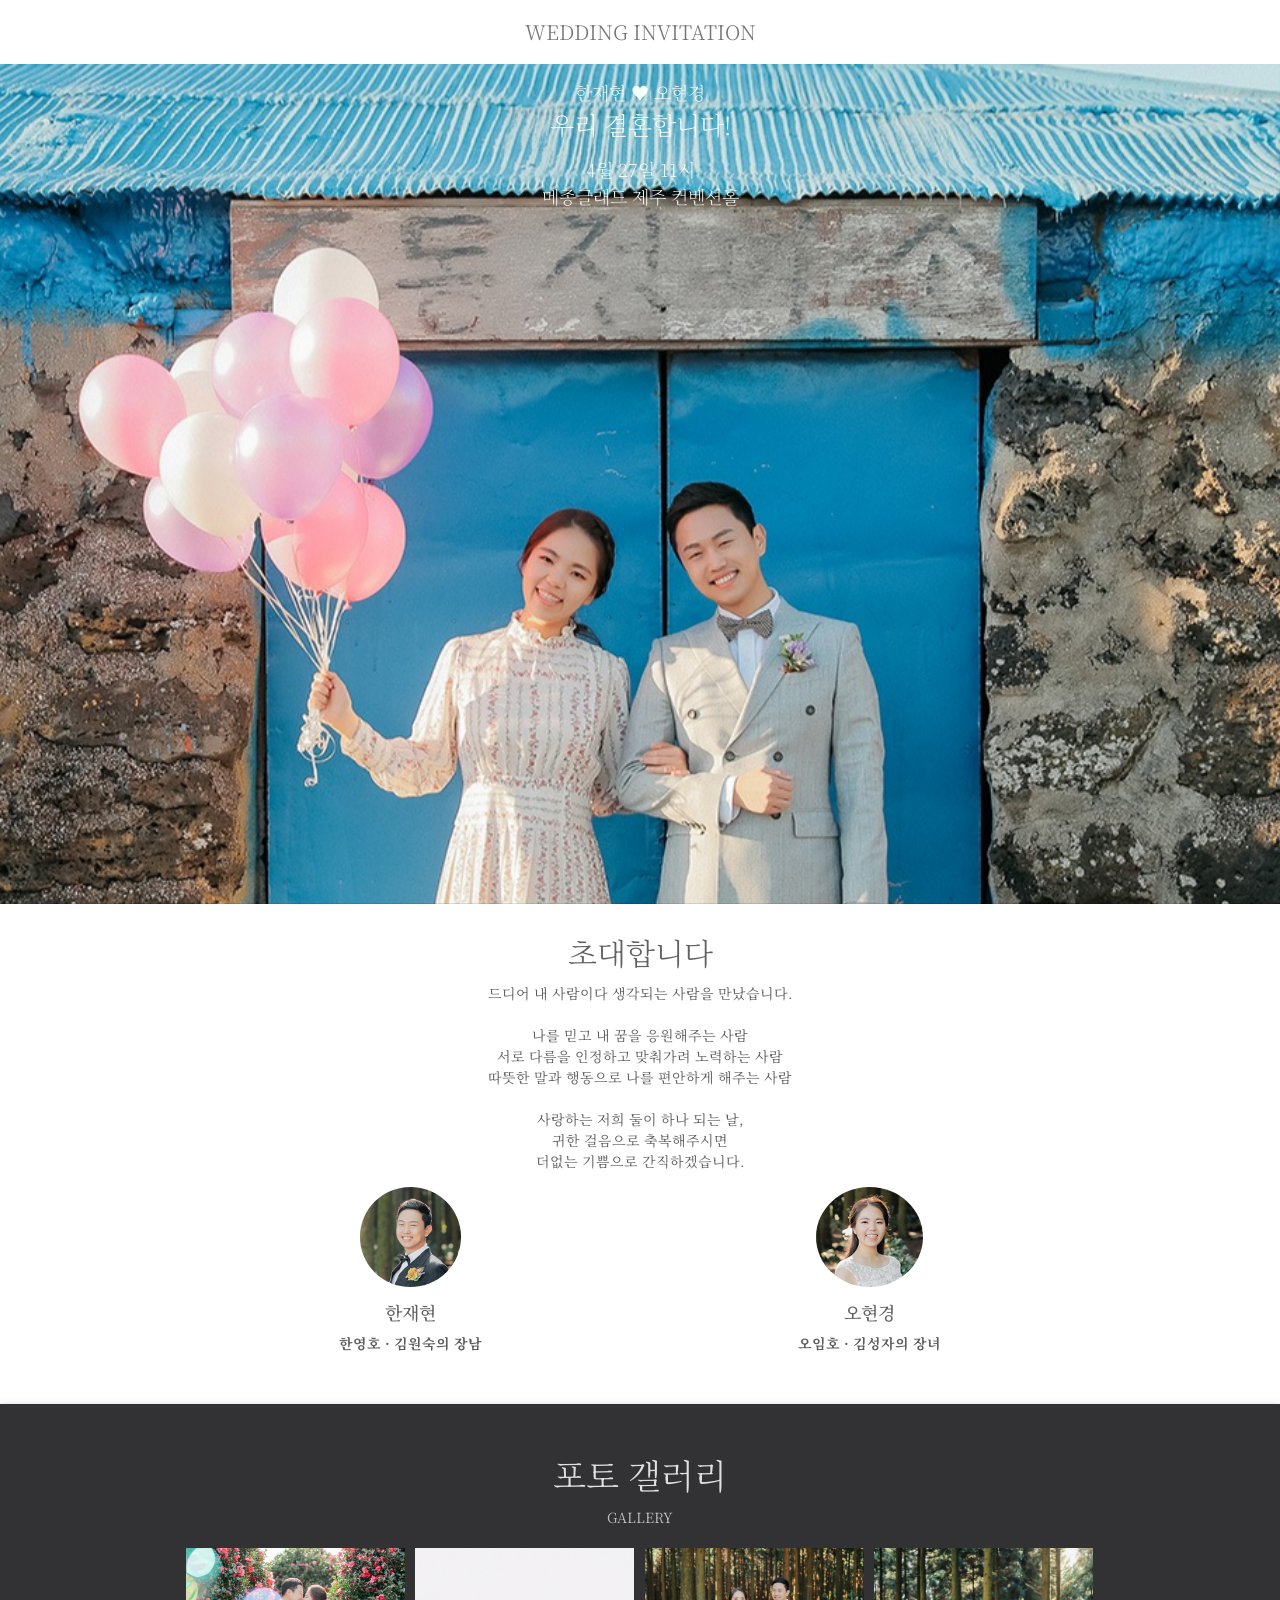
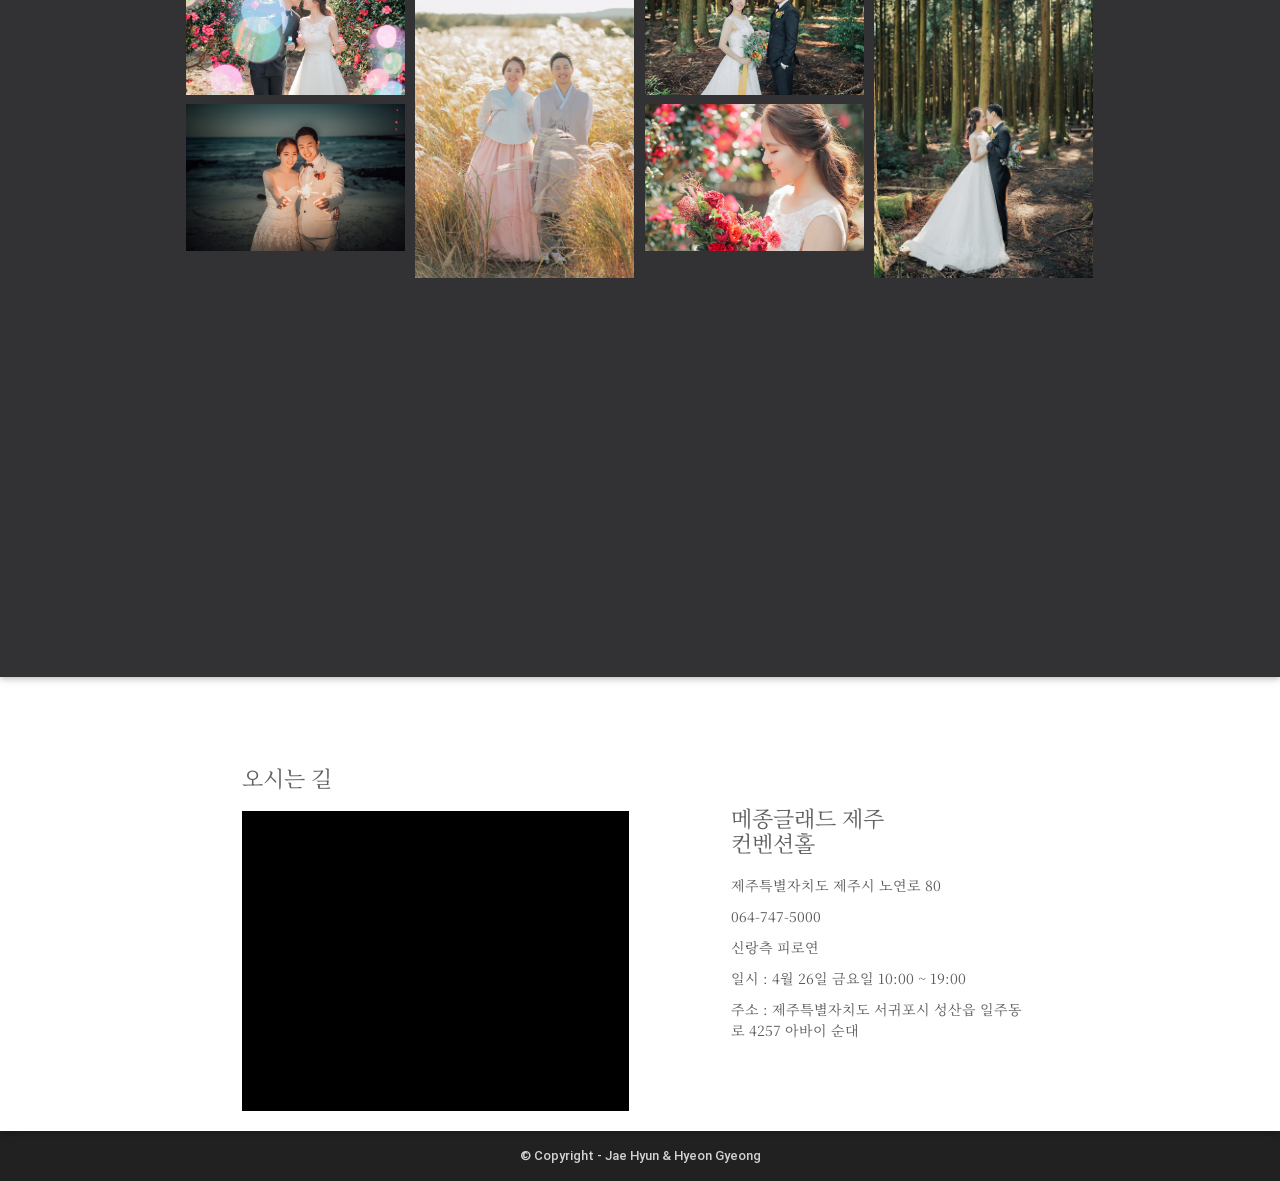
==== index.html @ 69d5b437 "지도 마커 추가" ====
<!DOCTYPE html>
<!--[if lt IE 7 ]> <html class="ie ie6 ie-lt10 ie-lt9 ie-lt8 ie-lt7 no-js" lang="en-US"> <![endif]-->
<!--[if IE 7 ]>    <html class="ie ie7 ie-lt10 ie-lt9 ie-lt8 no-js" lang="en-US"> <![endif]-->
<!--[if IE 8 ]>    <html class="ie ie8 ie-lt10 ie-lt9 no-js" lang="en-US"> <![endif]-->
<!--[if IE 9 ]>    <html class="ie ie9 ie-lt10 no-js" lang="en-US"> <![endif]-->
<!--[if gt IE 9]><!--><html class="no-js" lang="kr"><!--<![endif]-->
<!-- the "no-js" class is for Modernizr. --> 
<head>
  <title>WEDDING INVITATION - 재현 & 현경의 결혼식에 초대합니다!</title>

  <meta http-equiv="Content-Type" content="text/html; charset=UTF-8"/>
  <meta name="viewport" content="width=device-width, initial-scale=1, maximum-scale=1.0, user-scalable=no"/>
  <meta name="keywords" content="">
  <meta name="description" content="">

  <!-- MOBILE STATUS BAR COLOR -->
  <!-- Chrome, Firefox OS and Opera -->
  <meta name="theme-color" content="#303f9f">
  <!-- Windows Phone -->
  <meta name="msapplication-navbutton-color" content="#303f9f">
  <!-- iOS Safari -->
  <meta name="apple-mobile-web-app-capable" content="yes">
  <meta name="apple-mobile-web-app-status-bar-style" content="black-translucent">

  <!-- FAVICON -->
  <link href="img/wedding/favicon.png" rel="icon">
  <link href="img/wedding/favicon.png" rel="icon">
  <link href="img/wedding/favicon.png" rel="apple-touch-icon">
  <link href="img/wedding/favicon.png" rel="apple-touch-icon" sizes="76x76" />
  <link href="img/wedding/favicon.png" rel="apple-touch-icon" sizes="120x120" />
  <link href="img/wedding/favicon.png" rel="apple-touch-icon" sizes="152x152" />

  <!-- OG -->
  <meta property="og:title" content="재현 & 현경의 결혼식에 초대합니다!" />
  <meta property="og:description" content="2019/04/27" />
  <meta property="og:type" content="website" />
  <meta property="og:image" content="img/wedding/forest_8.jpeg" />

  <!-- MATERIALIZE CSS -->
  <link type="text/css" rel="stylesheet" href="css/materialize.min.css" media="screen,projection"/>
  
  <!-- FONTAWESOME -->
  <link type="text/css" rel="stylesheet" href="css/font-awesome.min.css" media="screen,projection">
  <!-- MATERIAL ICONS -->
  <link type="text/css" rel="stylesheet" href="https://fonts.googleapis.com/icon?family=Material+Icons" rel="stylesheet">

  <!-- SWIPER SLIDER -->
  <link type="text/css" rel="stylesheet" href="library/swiper/css/swiper.min.css">

  <!-- ANIMATIONS -->
  <link type="text/css" rel="stylesheet" href="css/animate.css" media="screen,projection">
  
  <!-- FOTORAMA CAROUSEL -->
  <link type="text/css" rel="stylesheet" href="library/fotorama/fotorama.css" media="screen,projection">
  
  <!-- FANCYBOX -->
  <link type="text/css" rel="stylesheet" href="library/fancybox/jquery.fancybox.css" media="screen,projection" />
  
  <!-- CUSTOM & SOCIAL BTN STYLE -->
  <link type="text/css" rel="stylesheet" href="css/social-btn.css" media="screen,projection"/>
  <link type="text/css" rel="stylesheet" href="css/custom.css" media="screen,projection"/>

  <!-- YOUR STYLE -->
  <link type="text/css" rel="stylesheet" href="#">

  <!-- font -->
  <link href="https://fonts.googleapis.com/css?family=Noto+Serif+KR" rel="stylesheet">
  <!-- map -->
  <script type="text/javascript" src="//dapi.kakao.com/v2/maps/sdk.js?appkey=d10602186e5b51e484ba7a0558d65232"></script>

  <!-- HTML5 Shim and Respond.js IE8 support of HTML5 elements and media queries -->
  <!-- WARNING: Respond.js doesn't work if you view the page via file:// -->
  <!--[if lt IE 9]>
    <script src="https://oss.maxcdn.com/libs/html5shiv/3.7.0/html5shiv.js"></script>
    <script src="https://oss.maxcdn.com/libs/respond.js/1.3.0/respond.min.js"></script>
  <![endif]-->
</head>
<body id="custom_style">
  <!-- Overlay -->
  <div class="overlay">
    <div class="col s12 m12 center">
      <div class="preloader-wrapper big active">
        <div class="spinner-layer spinner-pink-only">
          <div class="circle-clipper left">
            <div class="circle"></div>
          </div><div class="gap-patch">
            <div class="circle"></div>
          </div><div class="circle-clipper right">
            <div class="circle"></div>
          </div>
        </div>
      </div>
    </div>
  </div>
  
  <!-- Header -->
  <header class="custom_font">
    <strong href="index.html" class="brand-logo grey-text text-darken-1">WEDDING INVITATION</strong>
  </header>        
  <!--/ Header -->

  <!-- Slider -->
  <div class="section slider-section">
    <!-- Slider main container -->
    <div class="swiper-container slider fullscreen">
        <!-- Additional required wrapper -->
        <div class="swiper-wrapper">
          <!-- Slides -->
          <div class="swiper-slide custom_font" style="background-image:url('img/wedding/balloon.jpg')">
            <div class="caption custom_txt">
              <h5 class="subtitle custom_bg txt_marry" data-swiper-parallax="-200">한재현 &hearts; 오현경</h5>
              <h2 class="title txt_marry" data-swiper-parallax="-100">우리 결혼합니다!</h2>
              <div class="text" data-swiper-parallax="-300">
                <h4 class="subtitle custom_txt_sub">4월 27일 11시<br> 메종글래드 제주 컨벤션홀
                </h4>
              </div>
            </div>
          </div>
        </div>
    </div>
  </div>
  <!--/ Slider -->
  <!-- Our Team Section -->
  <div class="section z-depth-1" id='team'>
    <div class="container custom_font">
      <h4 class="center txt_invitation">초대합니다</h4>
      <p class="center custom_font">
        드디어 내 사람이다 생각되는 사람을 만났습니다.<br><br>
        나를 믿고 내 꿈을 응원해주는 사람<br>
        서로 다름을 인정하고 맞춰가려 노력하는 사람<br>
        따뜻한 말과 행동으로 나를 편안하게 해주는 사람<br><br>
        사랑하는 저희 둘이 하나 되는 날,<br>
        귀한 걸음으로 축복해주시면<br>
        더없는 기쁨으로 간직하겠습니다.
      </p>
     
      <!-- Team Block -->
      <div class="row">
        <div class="col s12 m6 wow slideInLeft">
          <div class="center"><img class="circle" src="img/wedding/profile_man_1.png"></div>
          <h5 class="center">한재현</h5>
          <p class="center position">한영호 &middot; 김원숙의 장남</p>
        </div>

        <div class="col s12 m6 wow slideInRight">
          <div class="center"><img class="circle" src="img/wedding/profile_woman_1.png"></div>
          <h5 class="center">오현경</h5>
          <p class="center position">오임호 &middot; 김성자의 장녀</p>
        </div>
      </div>
      <!--/ Team Block -->

    </div>
  </div>
  <!--/ Our Team Section -->

  <!-- Last Portfolio Section -->
  <div class="section z-depth-1" id="last_portfolio">
    <div class="container portfolio custom_font" id="costomBtn_zoom">
      <h4 class="center grey-text text-lighten-2">포토 갤러리</h4>
      <p class="center grey-text text-lighten-1">GALLERY</p>
      <!-- Portfolio Item -->
      <div class="row items-list">
        <div class="col s12 m3 left wow zoomIn web-desgin ui-design">
          <div class="item">
            <img src="img/wedding/flower5.jpg" class="responsive-img lazy"/>
            <div class="caption center">
              <a class="tooltipped zoon-in fancybox" data-position="bottom" data-delay="50" data-tooltip="Zoom in" data-fancybox-group="gallery" href="img/wedding/flower5.jpg"></a>
            </div>
          </div>
        </div>
        <div class="col s12 m3 left wow zoomIn logo-design ui-design">
          <div class="item">
            <img src="img/wedding/reed2.jpg" class="responsive-img lazy"/>
            <div class="caption center">
              <a class="tooltipped zoon-in fancybox" data-position="bottom" data-delay="50" data-tooltip="Zoom in" data-fancybox-group="gallery" href="img/wedding/reed2.jpg"></a>
            </div>
          </div>
        </div>
        <div class="col s12 m3 left wow zoomIn web-desgin ui-design">
          <div class="item">
            <img src="img/wedding/forest6.jpg" class="responsive-img lazy"/>
            <div class="caption center">
              <a class="tooltipped zoon-in fancybox" data-position="bottom" data-delay="50" data-tooltip="Zoom in" data-fancybox-group="gallery" href="img/wedding/forest6.jpg"></a>
            </div>
          </div>
        </div>
        <div class="col s12 m3 left wow zoomIn logo-design ui-design">
          <div class="item">
            <img src="img/wedding/forest4.jpg" class="responsive-img lazy"/>
            <div class="caption center">
              <a class="tooltipped zoon-in fancybox" data-position="bottom" data-delay="50" data-tooltip="Zoom in" data-fancybox-group="gallery" href="img/wedding/forest4.jpg"></a>
            </div>
          </div>
        </div>
        <div class="col s12 m3 left wow zoomIn web-desgin logo-design">
          <div class="item">
            <img src="img/wedding/flower2.jpg" class="responsive-img lazy"/>
            <div class="caption center">
              <a class="tooltipped zoon-in fancybox" data-position="bottom" data-delay="50" data-tooltip="Zoom in" data-fancybox-group="gallery" href="img/wedding/flower2.jpg"></a>
            </div>
          </div>
        </div>
        <div class="col s12 m3 left wow zoomIn web-desgin ui-design">
          <div class="item">
            <img src="img/wedding/night_sea2.jpg" class="responsive-img lazy"/>
            <div class="caption center">
              <a class="tooltipped zoon-in fancybox" data-position="bottom" data-delay="50" data-tooltip="Zoom in" data-fancybox-group="gallery" href="img/wedding/night_sea2.jpg"></a>
            </div>
          </div>
        </div>
        <div class="col s12 m3 left wow zoomIn logo-design ui-design">
          <div class="item">
            <img src="img/wedding/town5.jpg" class="responsive-img lazy"/>
            <div class="caption center">
              <a class="tooltipped zoon-in fancybox" data-position="bottom" data-delay="50" data-tooltip="Zoom in" data-fancybox-group="gallery" href="img/wedding/town5.jpg"></a>
            </div>
          </div>
        </div>
        <div class="col s12 m3 left wow zoomIn web-desgin ui-design">
          <div class="item">
            <img src="img/wedding/sea_day4.jpg" class="responsive-img lazy"/>
            <div class="caption center">
              <a class="tooltipped zoon-in fancybox" data-position="bottom" data-delay="50" data-tooltip="Zoom in" data-fancybox-group="gallery" href="img/wedding/sea_day4.jpg"></a>
            </div>
          </div>
        </div>
        <div class="col s12 m3 left wow zoomIn web-desgin ui-design">
          <div class="item">
            <img src="img/wedding/reed1.jpg" class="responsive-img lazy"/>
            <div class="caption center">
              <a class="tooltipped zoon-in fancybox" data-position="bottom" data-delay="50" data-tooltip="Zoom in" data-fancybox-group="gallery" href="img/wedding/reed1.jpg"></a>
            </div>
          </div>
        </div>
        <div class="col s12 m3 left wow zoomIn web-desgin ui-design">
          <div class="item">
            <img src="img/wedding/town2.jpg" class="responsive-img lazy"/>
            <div class="caption center">
              <a class="tooltipped zoon-in fancybox" data-position="bottom" data-delay="50" data-tooltip="Zoom in" data-fancybox-group="gallery" href="img/wedding/town2.jpg"></a>
            </div>
          </div>
        </div>
      </div>
      <!--/ Portfolio Item -->
    </div>
  </div>
  <!--/ Last Portfolio Section -->

  <!-- Contacts Section -->
  <div class="section z-depth-1" id='contact'>
    <div class="container custom_font">
      <div class="contact-block">
        <div class="row">
          <div class="col s12 m6">
            <h5>오시는 길</h5>
            <div id="map" class="box_map">
              
            </div>
          </div>
          <div class="col s12 m5 offset-m1">
            <div class="col m12 contact-info">
              <h5>메종글래드 제주<br>컨벤션홀</h5>
              <p>제주특별자치도 제주시 노연로 80</p>
              <p>064-747-5000</p>
              <p class="txt_strong">신랑측 피로연</p>
              <p>일시 : 4월 26일 금요일 10:00 ~ 19:00</p>
              <p>주소 : 제주특별자치도 서귀포시 성산읍 일주동로 4257 아바이 순대</p>
            </div>
          </div>
        </div>
      </div>
    </div>
  </div>
  <!--/ contacts Section -->

  <!-- Footer -->
  <footer class="page-footer z-depth-1 grey darken-3">
    <div class="footer-copyright z-depth-1 grey darken-4">
      <div class="container center">
        © Copyright - Jae Hyun & Hyeon Gyeong
      </div>
    </div>
  </footer>
  <!--/ Footer -->

  <!-- Jquery Lib -->
  <script src="js/jquery-2.2.1.min.js"></script>

  <!-- Jquery Easing -->
  <script src="js/jquery.easing.1.3.js"></script>

  <!-- Jquery Appear -->
  <script src="js/jquery.appear.js"></script>

  <!-- Materialize Lib -->
  <script src="js/materialize.js"></script>
  
  <!-- Fotorama -->
  <script src="library/fotorama/fotorama.js"></script>

  <!-- Swiper Slider -->
  <script src="library/swiper/js/swiper.min.js"></script>
  <script src="library/swiper/js/swiper.jquery.min.js"></script>
  
  <!-- Fancybox -->
  <script src="library/fancybox/jquery.fancybox.js"></script>

  <!-- Lazyload -->
  <script src="js/jquery.lazyload.js"></script>

  <!-- WOW -->
  <script src="js/wow.min.js"></script>

  <!-- Countdown -->
  <script src="js/jquery.countdown.min.js"></script>

  <!-- Masonry Lib -->
  <script src="js/isotope.pkgd.min.js"></script>
  
  <!-- Images Loaded -->
  <script src="js/imagesloaded.pkgd.min.js"></script>
  
  <script type="text/javascript">
    var container = document.getElementById('map'); //지도를 담을 영역의 DOM 레퍼런스
    var options = { //지도를 생성할 때 필요한 기본 옵션
      center: new daum.maps.LatLng(33.485617, 126.488631), //지도의 중심좌표.
      level: 3 //지도의 레벨(확대, 축소 정도)
    };

    var map = new daum.maps.Map(container, options); //지도 생성 및 객체 리턴
    // 마커가 표시될 위치입니다 
    var markerPosition  = new daum.maps.LatLng(33.485617, 126.488631); 

    // 마커를 생성합니다
    var marker = new daum.maps.Marker({
        position: markerPosition
    });

// 마커가 지도 위에 표시되도록 설정합니다
marker.setMap(map);
  </script>



  <!-- Custom JS -->
  <script src="js/custom.js"></script>
  </body>
</html>
---- library/fotorama/fotorama.css ----
/*!
 * Fotorama 4.6.3 | http://fotorama.io/license/
 */
.fotorama__arr:focus:after,.fotorama__fullscreen-icon:focus:after,.fotorama__html,.fotorama__img,.fotorama__nav__frame:focus .fotorama__dot:after,.fotorama__nav__frame:focus .fotorama__thumb:after,.fotorama__stage__frame,.fotorama__stage__shaft,.fotorama__video iframe{position:absolute;width:100%;height:100%;top:0;right:0;left:0;bottom:0}.fotorama--fullscreen,.fotorama__img{max-width:99999px!important;max-height:99999px!important;min-width:0!important;min-height:0!important;border-radius:0!important;box-shadow:none!important;padding:0!important}.fotorama__wrap .fotorama__grab{cursor:move;cursor:-webkit-grab;cursor:-o-grab;cursor:-ms-grab;cursor:grab}.fotorama__grabbing *{cursor:move;cursor:-webkit-grabbing;cursor:-o-grabbing;cursor:-ms-grabbing;cursor:grabbing}.fotorama__spinner{position:absolute!important;top:50%!important;left:50%!important}.fotorama__wrap--css3 .fotorama__arr,.fotorama__wrap--css3 .fotorama__fullscreen-icon,.fotorama__wrap--css3 .fotorama__nav__shaft,.fotorama__wrap--css3 .fotorama__stage__shaft,.fotorama__wrap--css3 .fotorama__thumb-border,.fotorama__wrap--css3 .fotorama__video-close,.fotorama__wrap--css3 .fotorama__video-play{-webkit-transform:translate3d(0,0,0);transform:translate3d(0,0,0)}.fotorama__caption,.fotorama__nav:after,.fotorama__nav:before,.fotorama__stage:after,.fotorama__stage:before,.fotorama__wrap--css3 .fotorama__html,.fotorama__wrap--css3 .fotorama__nav,.fotorama__wrap--css3 .fotorama__spinner,.fotorama__wrap--css3 .fotorama__stage,.fotorama__wrap--css3 .fotorama__stage .fotorama__img,.fotorama__wrap--css3 .fotorama__stage__frame{-webkit-transform:translateZ(0);transform:translateZ(0)}.fotorama__arr:focus,.fotorama__fullscreen-icon:focus,.fotorama__nav__frame{outline:0}.fotorama__arr:focus:after,.fotorama__fullscreen-icon:focus:after,.fotorama__nav__frame:focus .fotorama__dot:after,.fotorama__nav__frame:focus .fotorama__thumb:after{content:'';border-radius:inherit;background-color:rgba(0,175,234,.5)}.fotorama__wrap--video .fotorama__stage,.fotorama__wrap--video .fotorama__stage__frame--video,.fotorama__wrap--video .fotorama__stage__frame--video .fotorama__html,.fotorama__wrap--video .fotorama__stage__frame--video .fotorama__img,.fotorama__wrap--video .fotorama__stage__shaft{-webkit-transform:none!important;transform:none!important}.fotorama__wrap--css3 .fotorama__nav__shaft,.fotorama__wrap--css3 .fotorama__stage__shaft,.fotorama__wrap--css3 .fotorama__thumb-border{transition-property:-webkit-transform,width;transition-property:transform,width;transition-timing-function:cubic-bezier(0.1,0,.25,1);transition-duration:0ms}.fotorama__arr,.fotorama__fullscreen-icon,.fotorama__no-select,.fotorama__video-close,.fotorama__video-play,.fotorama__wrap{-webkit-user-select:none;-moz-user-select:none;-ms-user-select:none;user-select:none}.fotorama__select{-webkit-user-select:text;-moz-user-select:text;-ms-user-select:text;user-select:text}.fotorama__nav,.fotorama__nav__frame{margin:auto;padding:0}.fotorama__caption__wrap,.fotorama__nav__frame,.fotorama__nav__shaft{-moz-box-orient:vertical;display:inline-block;vertical-align:middle;*display:inline;*zoom:1}.fotorama__nav__frame,.fotorama__thumb-border{box-sizing:content-box}.fotorama__caption__wrap{box-sizing:border-box}.fotorama--hidden,.fotorama__load{position:absolute;left:-99999px;top:-99999px;z-index:-1}.fotorama__arr,.fotorama__fullscreen-icon,.fotorama__nav,.fotorama__nav__frame,.fotorama__nav__shaft,.fotorama__stage__frame,.fotorama__stage__shaft,.fotorama__video-close,.fotorama__video-play{-webkit-tap-highlight-color:transparent}.fotorama__arr,.fotorama__fullscreen-icon,.fotorama__video-close,.fotorama__video-play{background:url(fotorama.png) no-repeat}@media (-webkit-min-device-pixel-ratio:1.5),(min-resolution:2dppx){.fotorama__arr,.fotorama__fullscreen-icon,.fotorama__video-close,.fotorama__video-play{background:url(fotorama@2x.png) 0 0/96px 160px no-repeat}}.fotorama__thumb{background-color:#7f7f7f;background-color:rgba(127,127,127,.2)}@media print{.fotorama__arr,.fotorama__fullscreen-icon,.fotorama__thumb-border,.fotorama__video-close,.fotorama__video-play{background:none!important}}.fotorama{min-width:1px;overflow:hidden}.fotorama:not(.fotorama--unobtrusive)>*:not(:first-child){display:none}.fullscreen{width:100%!important;height:100%!important;max-width:100%!important;max-height:100%!important;margin:0!important;padding:0!important;overflow:hidden!important;background:#000}.fotorama--fullscreen{position:absolute!important;top:0!important;left:0!important;right:0!important;bottom:0!important;float:none!important;z-index:2147483647!important;background:#000;width:100%!important;height:100%!important;margin:0!important}.fotorama--fullscreen .fotorama__nav,.fotorama--fullscreen .fotorama__stage{background:#000}.fotorama__wrap{-webkit-text-size-adjust:100%;position:relative;direction:ltr;z-index:0}.fotorama__wrap--rtl .fotorama__stage__frame{direction:rtl}.fotorama__nav,.fotorama__stage{overflow:hidden;position:relative;max-width:100%}.fotorama__wrap--pan-y{-ms-touch-action:pan-y}.fotorama__wrap .fotorama__pointer{cursor:pointer}.fotorama__wrap--slide .fotorama__stage__frame{opacity:1!important}.fotorama__stage__frame{overflow:hidden}.fotorama__stage__frame.fotorama__active{z-index:8}.fotorama__wrap--fade .fotorama__stage__frame{display:none}.fotorama__wrap--fade .fotorama__fade-front,.fotorama__wrap--fade .fotorama__fade-rear,.fotorama__wrap--fade .fotorama__stage__frame.fotorama__active{display:block;left:0;top:0}.fotorama__wrap--fade .fotorama__fade-front{z-index:8}.fotorama__wrap--fade .fotorama__fade-rear{z-index:7}.fotorama__wrap--fade .fotorama__fade-rear.fotorama__active{z-index:9}.fotorama__wrap--fade .fotorama__stage .fotorama__shadow{display:none}.fotorama__img{-ms-filter:"alpha(Opacity=0)";filter:alpha(opacity=0);opacity:0;border:none!important}.fotorama__error .fotorama__img,.fotorama__loaded .fotorama__img{-ms-filter:"alpha(Opacity=100)";filter:alpha(opacity=100);opacity:1}.fotorama--fullscreen .fotorama__loaded--full .fotorama__img,.fotorama__img--full{display:none}.fotorama--fullscreen .fotorama__loaded--full .fotorama__img--full{display:block}.fotorama__wrap--only-active .fotorama__nav,.fotorama__wrap--only-active .fotorama__stage{max-width:99999px!important}.fotorama__wrap--only-active .fotorama__stage__frame{visibility:hidden}.fotorama__wrap--only-active .fotorama__stage__frame.fotorama__active{visibility:visible}.fotorama__nav{font-size:0;line-height:0;text-align:center;display:none;white-space:nowrap;z-index:5}.fotorama__nav__shaft{position:relative;left:0;top:0;text-align:left}.fotorama__nav__frame{position:relative;cursor:pointer}.fotorama__nav--dots{display:block}.fotorama__nav--dots .fotorama__nav__frame{width:18px;height:30px}.fotorama__nav--dots .fotorama__nav__frame--thumb,.fotorama__nav--dots .fotorama__thumb-border{display:none}.fotorama__nav--thumbs{display:block}.fotorama__nav--thumbs .fotorama__nav__frame{padding-left:0!important}.fotorama__nav--thumbs .fotorama__nav__frame:last-child{padding-right:0!important}.fotorama__nav--thumbs .fotorama__nav__frame--dot{display:none}.fotorama__dot{display:block;width:4px;height:4px;position:relative;top:12px;left:6px;border-radius:6px;border:1px solid #7f7f7f}.fotorama__nav__frame:focus .fotorama__dot:after{padding:1px;top:-1px;left:-1px}.fotorama__nav__frame.fotorama__active .fotorama__dot{width:0;height:0;border-width:3px}.fotorama__nav__frame.fotorama__active .fotorama__dot:after{padding:3px;top:-3px;left:-3px}.fotorama__thumb{overflow:hidden;position:relative;width:100%;height:100%}.fotorama__nav__frame:focus .fotorama__thumb{z-index:2}.fotorama__thumb-border{position:absolute;z-index:9;top:0;left:0;border-style:solid;border-color:#00afea;background-image:linear-gradient(to bottom right,rgba(255,255,255,.25),rgba(64,64,64,.1))}.fotorama__caption{position:absolute;z-index:12;bottom:0;left:0;right:0;font-family:'Helvetica Neue',Arial,sans-serif;font-size:14px;line-height:1.5;color:#000}.fotorama__caption a{text-decoration:none;color:#000;border-bottom:1px solid;border-color:rgba(0,0,0,.5)}.fotorama__caption a:hover{color:#333;border-color:rgba(51,51,51,.5)}.fotorama__wrap--rtl .fotorama__caption{left:auto;right:0}.fotorama__wrap--no-captions .fotorama__caption,.fotorama__wrap--video .fotorama__caption{display:none}.fotorama__caption__wrap{background-color:#fff;background-color:rgba(255,255,255,.9);padding:5px 10px}@-webkit-keyframes spinner{0%{-webkit-transform:rotate(0);transform:rotate(0)}100%{-webkit-transform:rotate(360deg);transform:rotate(360deg)}}@keyframes spinner{0%{-webkit-transform:rotate(0);transform:rotate(0)}100%{-webkit-transform:rotate(360deg);transform:rotate(360deg)}}.fotorama__wrap--css3 .fotorama__spinner{-webkit-animation:spinner 24s infinite linear;animation:spinner 24s infinite linear}.fotorama__wrap--css3 .fotorama__html,.fotorama__wrap--css3 .fotorama__stage .fotorama__img{transition-property:opacity;transition-timing-function:linear;transition-duration:.3s}.fotorama__wrap--video .fotorama__stage__frame--video .fotorama__html,.fotorama__wrap--video .fotorama__stage__frame--video .fotorama__img{-ms-filter:"alpha(Opacity=0)";filter:alpha(opacity=0);opacity:0}.fotorama__select{cursor:auto}.fotorama__video{top:32px;right:0;bottom:0;left:0;position:absolute;z-index:10}@-moz-document url-prefix(){.fotorama__active{box-shadow:0 0 0 transparent}}.fotorama__arr,.fotorama__fullscreen-icon,.fotorama__video-close,.fotorama__video-play{position:absolute;z-index:11;cursor:pointer}.fotorama__arr{position:absolute;width:32px;height:32px;top:50%;margin-top:-16px}.fotorama__arr--prev{left:2px;background-position:0 0}.fotorama__arr--next{right:2px;background-position:-32px 0}.fotorama__arr--disabled{pointer-events:none;cursor:default;*display:none;opacity:.1}.fotorama__fullscreen-icon{width:32px;height:32px;top:2px;right:2px;background-position:0 -32px;z-index:20}.fotorama__arr:focus,.fotorama__fullscreen-icon:focus{border-radius:50%}.fotorama--fullscreen .fotorama__fullscreen-icon{background-position:-32px -32px}.fotorama__video-play{width:96px;height:96px;left:50%;top:50%;margin-left:-48px;margin-top:-48px;background-position:0 -64px;opacity:0}.fotorama__wrap--css2 .fotorama__video-play,.fotorama__wrap--video .fotorama__stage .fotorama__video-play{display:none}.fotorama__error .fotorama__video-play,.fotorama__loaded .fotorama__video-play,.fotorama__nav__frame .fotorama__video-play{opacity:1;display:block}.fotorama__nav__frame .fotorama__video-play{width:32px;height:32px;margin-left:-16px;margin-top:-16px;background-position:-64px -32px}.fotorama__video-close{width:32px;height:32px;top:0;right:0;background-position:-64px 0;z-index:20;opacity:0}.fotorama__wrap--css2 .fotorama__video-close{display:none}.fotorama__wrap--css3 .fotorama__video-close{-webkit-transform:translate3d(32px,-32px,0);transform:translate3d(32px,-32px,0)}.fotorama__wrap--video .fotorama__video-close{display:block;opacity:1}.fotorama__wrap--css3.fotorama__wrap--video .fotorama__video-close{-webkit-transform:translate3d(0,0,0);transform:translate3d(0,0,0)}.fotorama__wrap--no-controls.fotorama__wrap--toggle-arrows .fotorama__arr,.fotorama__wrap--no-controls.fotorama__wrap--toggle-arrows .fotorama__fullscreen-icon{opacity:0}.fotorama__wrap--no-controls.fotorama__wrap--toggle-arrows .fotorama__arr:focus,.fotorama__wrap--no-controls.fotorama__wrap--toggle-arrows .fotorama__fullscreen-icon:focus{opacity:1}.fotorama__wrap--video .fotorama__arr,.fotorama__wrap--video .fotorama__fullscreen-icon{opacity:0!important}.fotorama__wrap--css2.fotorama__wrap--no-controls.fotorama__wrap--toggle-arrows .fotorama__arr,.fotorama__wrap--css2.fotorama__wrap--no-controls.fotorama__wrap--toggle-arrows .fotorama__fullscreen-icon{display:none}.fotorama__wrap--css2.fotorama__wrap--no-controls.fotorama__wrap--toggle-arrows .fotorama__arr:focus,.fotorama__wrap--css2.fotorama__wrap--no-controls.fotorama__wrap--toggle-arrows .fotorama__fullscreen-icon:focus{display:block}.fotorama__wrap--css2.fotorama__wrap--video .fotorama__arr,.fotorama__wrap--css2.fotorama__wrap--video .fotorama__fullscreen-icon{display:none!important}.fotorama__wrap--css3.fotorama__wrap--no-controls.fotorama__wrap--slide.fotorama__wrap--toggle-arrows .fotorama__fullscreen-icon:not(:focus){-webkit-transform:translate3d(32px,-32px,0);transform:translate3d(32px,-32px,0)}.fotorama__wrap--css3.fotorama__wrap--no-controls.fotorama__wrap--slide.fotorama__wrap--toggle-arrows .fotorama__arr--prev:not(:focus){-webkit-transform:translate3d(-48px,0,0);transform:translate3d(-48px,0,0)}.fotorama__wrap--css3.fotorama__wrap--no-controls.fotorama__wrap--slide.fotorama__wrap--toggle-arrows .fotorama__arr--next:not(:focus){-webkit-transform:translate3d(48px,0,0);transform:translate3d(48px,0,0)}.fotorama__wrap--css3.fotorama__wrap--video .fotorama__fullscreen-icon{-webkit-transform:translate3d(32px,-32px,0)!important;transform:translate3d(32px,-32px,0)!important}.fotorama__wrap--css3.fotorama__wrap--video .fotorama__arr--prev{-webkit-transform:translate3d(-48px,0,0)!important;transform:translate3d(-48px,0,0)!important}.fotorama__wrap--css3.fotorama__wrap--video .fotorama__arr--next{-webkit-transform:translate3d(48px,0,0)!important;transform:translate3d(48px,0,0)!important}.fotorama__wrap--css3 .fotorama__arr:not(:focus),.fotorama__wrap--css3 .fotorama__fullscreen-icon:not(:focus),.fotorama__wrap--css3 .fotorama__video-close:not(:focus),.fotorama__wrap--css3 .fotorama__video-play:not(:focus){transition-property:-webkit-transform,opacity;transition-property:transform,opacity;transition-duration:.3s}.fotorama__nav:after,.fotorama__nav:before,.fotorama__stage:after,.fotorama__stage:before{content:"";display:block;position:absolute;text-decoration:none;top:0;bottom:0;width:10px;height:auto;z-index:10;pointer-events:none;background-repeat:no-repeat;background-size:1px 100%,5px 100%}.fotorama__nav:before,.fotorama__stage:before{background-image:linear-gradient(transparent,rgba(0,0,0,.2) 25%,rgba(0,0,0,.3) 75%,transparent),radial-gradient(farthest-side at 0 50%,rgba(0,0,0,.4),transparent);background-position:0 0,0 0;left:-10px}.fotorama__nav.fotorama__shadows--left:before,.fotorama__stage.fotorama__shadows--left:before{left:0}.fotorama__nav:after,.fotorama__stage:after{background-image:linear-gradient(transparent,rgba(0,0,0,.2) 25%,rgba(0,0,0,.3) 75%,transparent),radial-gradient(farthest-side at 100% 50%,rgba(0,0,0,.4),transparent);background-position:100% 0,100% 0;right:-10px}.fotorama__nav.fotorama__shadows--right:after,.fotorama__stage.fotorama__shadows--right:after{right:0}.fotorama--fullscreen .fotorama__nav:after,.fotorama--fullscreen .fotorama__nav:before,.fotorama--fullscreen .fotorama__stage:after,.fotorama--fullscreen .fotorama__stage:before,.fotorama__wrap--fade .fotorama__stage:after,.fotorama__wrap--fade .fotorama__stage:before,.fotorama__wrap--no-shadows .fotorama__nav:after,.fotorama__wrap--no-shadows .fotorama__nav:before,.fotorama__wrap--no-shadows .fotorama__stage:after,.fotorama__wrap--no-shadows .fotorama__stage:before{display:none}
---- css/social-btn.css ----
.follow-btn a:hover i.fa-facebook	{background: #4551e3}
.follow-btn a:hover i.fa-twitter	{background: #2a9dff}
.follow-btn a:hover i.fa-linkedin	{background: #2a72ff}
.follow-btn a:hover i.fa-dribbble	{background: #f26798}
.follow-btn a:hover i.fa-behance	{background: #008eff}
.follow-btn a:hover i.fa-instagram	{background: #306088}
.follow-btn a:hover i.fa-youtube	{background: #e72424}
.follow-btn a:hover i.fa-google-plus	{background: #E03E2A}
.follow-btn a:hover i.fa-rss	{background: #ffa42a}
.follow-btn a:active i{
  -webkit-box-shadow: inset 0 3px 5px rgba(0, 0, 0, .125);
  box-shadow: inset 0 3px 5px rgba(0, 0, 0, .125);
}
---- css/custom.css ----
/*
 *    CUSTOM.CSS
 *
 *  + DEFAULT
 *  + HEADER
 *  + TRANSPAERNT HEADER
 *  + SIDE NAV
 *  + INSIDE HEADER
 *  + SLIDERS
 *  + HOME SECTIONS
 *  + ABOUT PAGE
 *  + 404 & COMING SOON PAGE
 *  + BLOG PAGES
 *  + PORTFOLIO PAGES
 *  + CONTACT PAGES
 *  + FLOATING BTN
 *  + LOADING DIV
 *  + MAILCHIMP
 *  + FOOTER
 *  + RESPONSIVE
 *   - LARGE DISPLAY
 *   - SMALL DISPLAY (TABLETS)
 *   - EXTRA SMALL DISPLAY (PHONES PORTRAIT)
 *   - EXTRA SMALL DISPLAY (PHONES LANDSCAPE)
 */
/***********************************************************************************
 *  + DEFAULT
 ***********************************************************************************/
body {
  background-color: #f1f2f2;
  font-family: 'Roboto', sans-serif;
}

h1, h2, h3, h4, h5, h6 {
  font-family: 'Roboto', sans-serif;
  font-weight: 300;
  text-transform: uppercase;
  color: #2f343b;
}

h5 {
  font-weight: 500;
}

h6 {
  font-weight: 500;
}

.section h4 {
  color: #616161;
}
.section h2 {
  margin-bottom: 30px;
}
.section h5 {
  color: #616161;
  font-size: 18px;
  width: 100%;
  margin: 4px 0;
}
.section p {
  color: #5c5c5c;
  font-size: 14px;
  margin-bottom: 15px;
  margin-top: 0px;
  font-weight: 400;
}

p {
  font-family: 'Roboto', sans-serif;
  font-weight: 300;
}

.no-margin-top {
  margin-top: 0 !important;
}

.no-margin-bottom {
  margin-bottom: 0 !important;
}

.no-margin-right {
  margin-right: 0 !important;
}

.no-margin-left {
  margin-left: 0 !important;
}

.no-margin {
  margin: 0px;
}

.section {
  position: relative;
}

.btn, .btn-flat {
  font-size: 12px;
  padding: 0 1.6rem;
  height: 29px;
  line-height: 29px;
  margin-bottom: 0 !important;
  padding: 0 1.5rem;
}

.input-field .prefix.active {
  color: #ff4081;
}

.input-field input[type="text"]:focus + label, .input-field input[type="password"]:focus + label, .input-field input[type="email"]:focus + label, .input-field input[type="url"]:focus + label, .input-field input[type="date"]:focus + label, .input-field input[type="tel"]:focus + label, .input-field input[type="number"]:focus + label, .input-field input[type="search"]:focus + label, .input-field textarea.materialize-textarea:focus + label {
  color: #ff4081;
}

input:focus:not([type]):not([readonly]), input[type="text"]:focus:not([readonly]), input[type="password"]:focus:not([readonly]), input[type="email"]:focus:not([readonly]), input[type="url"]:focus:not([readonly]), input[type="time"]:focus:not([readonly]), input[type="date"]:focus:not([readonly]), input[type="datetime-local"]:focus:not([readonly]), input[type="tel"]:focus:not([readonly]), input[type="number"]:focus:not([readonly]), input[type="search"]:focus:not([readonly]), textarea.materialize-textarea:focus:not([readonly]) {
  border-bottom: 1px solid #ff4081;
  box-shadow: 0 1px 0 0 #ff4081;
}

.dropdown-content li > a, .dropdown-content li > span {
  line-height: 0.8em;
  color: #2196f3;
  font-size: 13px;
  text-transform: uppercase;
  overflow-x: hidden;
  overflow-y: hidden;
}

.material-tooltip {
  font-size: 12px;
  line-height: 0.5em;
  min-height: 12px;
}

blockquote {
  text-align: left;
  border-left: 2px #ff4081 solid;
  font-weight: 300;
  font-size: 28px;
  color: #737373;
}

.tabs {
  overflow: hidden;
  background: transparent;
  height: 45px;
}

.tabs li.tab a {
  color: #a0a0a0;
  font-size: 13px;
}

.tabs .indicator {
  background-color: #ff4081;
  color: #ff4081;
}

.tabs li.tab a:hover, .tabs li.tab a.active {
  color: #424242;
  font-weight: 500;
}

.tabs .tab.disabled a, .tabs .tab.disabled a:hover {
  color: #ccc;
}

.tab-content {
  margin-top: 15px;
}

.collapsible .collapsible-header {
  font-weight: 500;
}
.collapsible .collapsible-body p {
  font-weight: 400;
  padding: 20px;
  color: #5c5c5c;
  line-height: 1.5em;
}

.page-container {
  background-color: #fff;
  border-radius: 2px;
  box-shadow: 0 0 3px 1px rgba(0, 0, 0, 0.12);
  margin-top: -60px;
  padding: 30px 30px 10px;
}

.follow-btn i {
  background: none repeat scroll 0 0 #c4c4c4;
  border-radius: 50%;
  color: #fff;
  font-size: 16px;
  height: 45px;
  margin-right: 1px;
  margin-bottom: 4px;
  padding-top: 15px;
  text-align: center;
  width: 45px;
}
.follow-btn a:last-child i {
  margin-right: 0px;
}

.shadow-demo {
  height: 100px;
  width: 100px;
  color: #fff;
  padding-top: 10px;
}

.share-dropdown {
  margin-top: 0px;
}
.share-dropdown li {
  min-height: inherit;
}
.share-dropdown li:hover {
  background-color: #2196f3 !important;
  color: #fff !important;
}
.share-dropdown li:hover a {
  color: #fff !important;
}
.share-dropdown li > a {
  color: #999 !important;
  font-size: 12px;
  padding: 15px;
}

.load-more {
  margin-top: 15px;
  margin-bottom: 18px;
}
.load-more a {
  color: #eaeaea;
  font-size: 25px;
}
.load-more a:hover, .load-more .load-more a i.active {
  color: #2196f3;
}

.pagination li {
  font-size: 1rem;
}
.pagination li.active {
  background-color: #ff4081;
}

.tag-cloud {
  margin-bottom: 0px;
}
.tag-cloud .chip {
  background-color: #e9ebec !important;
  border-radius: 20px;
  color: #737373;
  float: left;
  font-size: 12px;
  font-weight: 400;
  line-height: 2em;
  margin-bottom: 8px;
  margin-right: 8px;
  padding: 2px 15px;
}
.tag-cloud a:hover .chip {
  background-color: #ff4081 !important;
  color: #fff;
}

.map-container {
  margin-top: -115px;
}

#map {
  height: 300px;
  width: 100%;
  margin: 0px;
  padding: 0px;
}

.page-container #map {
  margin: 10px 0px;
}

hr {
  margin: 40px 0;
  border: 1px solid #eee;
}

a, a:hover, a i, a:hover i, .tags-panel a .badge.new, .tags-panel a:hover .badge.new, nav ul li a:hover, nav ul li a {
  -webkit-transition: all 0.2s ease-in-out;
  -moz-transition: all 0.2s ease-in-out;
  -o-transition: all 0.2s ease-in-out;
  transition: all 0.2s ease-in-out;
}

/***********************************************************************************
 *  + HEADER
 ***********************************************************************************/
header {
  height:64px;
  background: #fff;
  box-shadow: 0 2px 5px 0 rgba(0, 0, 0, 0.16), 0 2px 10px 0 rgba(0, 0, 0, 0.12);
  text-align:center;
}
header strong{
  font-size: 20px;
  font-weight:300;
  line-height: 64px;
}
}
header .sub-header {
  background: rgba(0, 0, 0, 0.1);
  position: relative;
  top: 0px;
  z-index: 100;
  margin-bottom: 0px;
  padding: 8px 0 7px;
  font-weight: normal;
  font-size: 14px;
  color: #ccc;
}
header .sub-header a {
  color: #ccc;
}
header .sub-header a:hover {
  text-decoration: underline;
}
header .sub-header i {
  font-size: 18px;
  float: left;
  margin-top: -3px;
  margin-right: 7px;
  opacity: 0.5;
}
header .sub-header i:hover {
  opacity: 1;
}
header .sub-header .right i {
  padding-top: 5px;
  margin-left: 10px;
}
header .sub-header .left {
  margin-right: 30px;
}
header nav {
  height: 64px;
  line-height: 60px;
  box-shadow: none;
  display: flex;
  -webkit-transition: all .1s ease;
  -moz-transition: all .1s ease;
  -ms-transition: all .1s ease;
  -o-transition: all .1s ease;
  transition: all .1s ease;
}
header nav .brand-logo {
  position: relative;
  font-size: 25px;
  font-weight: 300;
  margin-right: 35px;
  float: left;
  -webkit-transition: all .1s ease;
  -moz-transition: all .1s ease;
  -ms-transition: all .1s ease;
  -o-transition: all .1s ease;
  transition: all .1s ease;
}
header nav .brand-logo:hover {
  opacity: .7;
}
header nav ul li:hover, header nav ul li.active {
  background-color: transparent;
}
header nav ul li a {
  font-size: 13px;
  padding: 14px 14px 10px;
  text-transform: uppercase;
  line-height: 3em;
  border-color: #ff4081;
  color: #98a1ce;
}
header nav ul li a:hover {
  border-bottom: 2px #ff4081 solid;
  color: #fff;
  background-color: rgba(0, 0, 0, 0.1);
}
header nav ul li.active a {
  border-bottom: 2px #ff4081 solid;
  color: #fff;
  background-color: rgba(0, 0, 0, 0.1);
  -webkit-transition: all .10s ease;
  -moz-transition: all .10s ease;
  -ms-transition: all .10s ease;
  -o-transition: all .10s ease;
  transition: all .10s ease;
}
header nav .dropdown-content {
  margin-top: 7px;
}
header nav .dropdown-content li {
  min-height: 42px;
}
header nav .dropdown-content li > a, header nav .dropdown-content li > span {
  color: #2196f3;
  scroll-behavior: inherit;
  padding: 16px;
  margin-top: 0px;
}
header nav .dropdown-content li > a:hover, header nav li.active .dropdown-content a, header nav.white ul li .dropdown-content a:hover, header nav.white ul li.active .dropdown-content a {
  border: none;
  background: transparent;
  color: #2196f3;
  margin-top: 0px;
}
header nav .nav-wrapper i, header nav a.button-collapse, header nav a.button-collapse i {
  height: 20px;
  line-height: 40px;
}
header nav i.right {
  font-size: 16px;
  line-height: 2.5em;
  margin-left: 5px;
}
header nav form {
  float: right;
}
header nav form .input-field input[type="search"] {
  max-height: 43px;
  margin-top: 10px;
  padding-right: 30px;
  padding-left: 30px;
  font-size: 13px;
  height: 50px;
  line-height: 10px;
}
header nav form .input-field input[type="search"] ~ .mdi-navigation-close, header nav form .input-field input[type="search"] ~ .material-icons {
  left: 0.4rem;
  right: inherit;
  top: -5px;
}
header nav form i {
  font-size: 1.5rem !important;
}
header nav form .input-field label {
  left: inherit;
  right: 1rem;
  top: -5px;
}
header nav form .input-field label i {
  float: right;
}
header nav.white {
  background: #fff;
  box-shadow: 0 2px 5px 0 rgba(0, 0, 0, 0.16), 0 2px 10px 0 rgba(0, 0, 0, 0.12);
}
header nav.white ul li a {
  color: #757575;
}
header nav.white ul li a:hover, header nav.white ul li.active a {
  border-bottom: 2px #ff4081 solid;
  color: #424242 !important;
}
header nav.white .dropdown-content {
  background: #f8f8f8;
}
header nav.white .input-field label i {
  color: #999;
}
header nav.white .input-field input {
  color: #424242;
}
header nav.white .side-nav a:hover, header nav.white .side-nav li.active a {
  border: none;
}
header nav .button-collapse {
  float: left;
  left: 0 !important;
  position: absolute;
  top: 9px;
  color: #fff;
  font-size: 30px;
}
header .navbar-fixed.sticky {
  height: 48px;
}
header .navbar-fixed.sticky nav {
  height: 48px;
  line-height: 45px;
}
header .navbar-fixed.sticky nav ul li a {
  padding: 4px 14px 4px;
}
header .navbar-fixed.sticky nav .dropdown-content li > a {
  padding: 16px;
}
header .navbar-fixed.sticky nav a.button-collapse, header .navbar-fixed.sticky nav a.button-collapse i {
  line-height: 45px;
}
header .navbar-fixed.sticky form .input-field input[type="search"] {
  margin-top: 2px;
}
header .navbar-fixed.sticky .input-field label {
  top: -8px;
}

/***********************************************************************************
 *  + TRANSPAERNT HEADER
 ***********************************************************************************/
.transparent-header nav.indigo {
  background: transparent !important;
  position: absolute;
  z-index: 100;
}
.transparent-header nav ul li a:hover, .transparent-header nav ul li.active a {
  background: transparent;
}
.transparent-header .sticky nav.indigo {
  position: fixed;
  z-index: 100;
  background-color: #31429d !important;
  -webkit-transition: background 0.3s ease-out;
  -moz-transition: background 0.3s ease-out;
  -o-transition: background 0.3s ease-out;
  transition: background 0.3s ease-out;
  top: 0;
}
.transparent-header .sticky nav.indigo ul li a:hover, .transparent-header .sticky nav.indigo ul li.active a {
  background-color: rgba(0, 0, 0, 0.1);
}
.transparent-header .slider-section {
  top: 0px;
  height: 100%;
  left: 0;
  position: relative;
  right: 0;
  top: -64px;
  width: 100%;
}

/***********************************************************************************
 *  + SIDE NAV
 ***********************************************************************************/
ul.side-nav li:hover {
  background: transparent;
}
ul.side-nav li a {
  width: 100%;
}
ul.side-nav li a:hover {
  background: #ddd;
  padding-left: 15px;
  color: #333;
  border: none;
}

/***********************************************************************************
 *  + INSIDE HEADER
 ***********************************************************************************/
header.inside-header {
  min-height: 180px;
}
header.inside-header nav {
  box-shadow: none;
}
header.inside-header .brand-logo.customize {
  font-size: 40px;
  font-weight: 900;
  padding-top: 65px;
  padding-left: 60px;
  color: #fff;
}
header.inside-header .brand-logo.customize .slogan {
  bottom: -22px;
  color: #5fb3f5;
  font-size: 20px;
  font-weight: 600;
  position: relative;
  right: 50px;
}
header.inside-header.image-header {
  min-height: 350px;
  background-size: cover;
  background-position: 50%;
  background-repeat: no-repeat !important;
}

/***********************************************************************************
 *  + SLIDERS
 ***********************************************************************************/
.slider {
  z-index: 11;
  min-height: auto;
}
.slider .slides {
  min-height: auto;
}
.slider .slides li .caption {
  height: 100%;
}
.slider .slides li .caption h3 {
  font-weight: 100;
  font-size: 45px;
  color: #fff;
}
.slider .slides li .caption h5 {
  font-weight: 100;
  font-size: 30px;
  margin-top: 30px;
}
.slider p.slider-btn {
  top: 180px;
  position: absolute;
  width: 100%;
}
.slider a.btn {
  font-size: 13px;
  text-transform: uppercase;
  margin: 0 5px;
}
.slider ul.indicators {
  position: relative;
  top: -30px;
  z-index: 2;
}
.slider ul.indicators li.indicator-item {
  height: 9px;
  width: 9px;
  margin: 0 4px;
  background-color: #d7dadc;
  -webkit-transition: all 0.2s ease-in-out;
  -moz-transition: all 0.2s ease-in-out;
  -o-transition: all 0.2s ease-in-out;
  transition: all 0.2s ease-in-out;
}
.slider ul.indicators li.indicator-item.active {
  background-color: #2196f3;
  border-radius: 100px;
  width: 17px;
  -webkit-transition: all 0.2s ease-in-out;
  -moz-transition: all 0.2s ease-in-out;
  -o-transition: all 0.2s ease-in-out;
  transition: all 0.2s ease-in-out;
}

.swiper-container {
  width: 100%;
  height: 100%;
}
.swiper-container .swiper-slide {
  text-align: center;
  font-size: 18px;
  background: #fff;
  background-size: cover;
  /* Center slide text vertically */
  display: -webkit-box;
  display: -ms-flexbox;
  display: -webkit-flex;
  display: flex;
  -webkit-box-pack: center;
  -ms-flex-pack: center;
  -webkit-justify-content: center;
  justify-content: center;
  -webkit-box-align: center;
  -ms-flex-align: center;
  -webkit-align-items: center;
  align-items: center;
  background-size: cover;
  background-position: 50% 50%;
}
.swiper-container .swiper-slide .title {
  font-weight: 100;
  width: 100%;
  color: mintcream;
}
.swiper-container .swiper-slide .subtitle {
  font-size: 30px;
  font-weight: 100;
  margin-top: 30px;
  width: 100%;
  color: mintcream;
}
.swiper-container .swiper-slide .text p, .swiper-container .swiper-slide .text {
  font-size: 'Roboto';
  font-size: 14px;
  line-height: 1.3;
  width: 100%;
  color: #eee;
  padding: 0px;
  margin: 0px;
}
.swiper-container .swiper-slide .text p {
  margin: 0 auto;
  position: relative;
  top: inherit;
  margin-top: 30px;
}
.swiper-container .swiper-button-prev, .swiper-container .swiper-container-rtl .swiper-button-next {
  left: 30px;
}
.swiper-container .swiper-button-next, .swiper-container .swiper-container-rtl .swiper-button-prev {
  right: 30px;
}
.swiper-container .swiper-pagination .swiper-pagination-bullet {
  height: 9px;
  width: 9px;
  margin: 0 4px;
  background-color: #d7dadc;
  -webkit-transition: all 0.2s ease-in-out;
  -moz-transition: all 0.2s ease-in-out;
  -o-transition: all 0.2s ease-in-out;
  transition: all 0.2s ease-in-out;
  opacity: 1;
}
.swiper-container .swiper-pagination {
  position: relative;
  top: -30px;
  z-index: 2;
}
.swiper-container .swiper-pagination .swiper-pagination-bullet.swiper-pagination-bullet-active {
  background-color: #2196f3;
  border-radius: 100px;
  width: 17px;
  -webkit-transition: all 0.2s ease-in-out;
  -moz-transition: all 0.2s ease-in-out;
  -o-transition: all 0.2s ease-in-out;
  transition: all 0.2s ease-in-out;
}
.swiper-container .swiper-button-white {
  opacity: 0.3;
  -webkit-transition: all .3s;
  -moz-transition: all .3s;
  transition: all .3s;
  line-height: 1.4em;
}
.swiper-container .swiper-button-white:hover {
  opacity: 1;
}

.swiper-customer {
  overflow: hidden;
  width: 100%;
  cursor: grab;
  margin-bottom: 30px;
}
.swiper-customer img {
  opacity: .5;
  border: 1px #ddd solid;
  -webkit-transition: all .3s;
  -moz-transition: all .3s;
  transition: all .3s;
}
.swiper-customer img:hover {
  opacity: .7;
  border: 1px #999 solid;
}

.indigo-slider {
  padding-top: 0px;
  margin-top: -60px;
}
.indigo-slider ul.slides li {
  background-color: #4054b2;
  text-align: center;
  padding-top: 0px;
}
.indigo-slider ul.slides li img {
  width: 120px;
  height: 120px;
  text-align: center;
}
.indigo-slider ul.slides li .caption {
  top: 40%;
}
.indigo-slider .slider {
  height: 450px;
}
.indigo-slider ul.indicators {
  top: -100px;
}
.indigo-slider p.slider-btn {
  top: 18% !important;
}

.fotorama__arr.fotorama__arr--next, .fotorama__arr.fotorama__arr--prev {
  background: transparent;
  text-decoration: center;
  color: #fff;
  text-shadow: 1px 0 4px #aaa;
  font-size: 40px;
  top: 34%;
  margin-top: 0px;
  max-width: 9px;
  opacity: .5;
  display: none;
}
.fotorama__arr.fotorama__arr--next:hover, .fotorama__arr.fotorama__arr--prev:hover {
  opacity: .8;
}

.fotorama__arr.fotorama__arr--next {
  margin-right: 7px;
  right: 10px;
}

.fotorama__arr.fotorama__arr--prev {
  left: 10px;
}

.fotorama__arr.fotorama__arr--next:after {
  font-family: 'FontAwesome';
  content: "\f105";
}

.fotorama__arr.fotorama__arr--prev:after {
  font-family: 'FontAwesome';
  content: "\f104";
}

/***********************************************************************************
 *  + HOME SECTIONS
 ***********************************************************************************/
#services {
  background-color: #f6f6f6;
  z-index: 10;
}
#services .light-blue-text i {
  background-color: #fff;
  border-radius: 50%;
  padding: 20px;
}
#services .icon-block div > a {
  font-size: 11px;
  text-align: center;
  text-transform: uppercase;
}
#services .m4 {
  visibility: hidden;
}

#last_posts {
  background-color: #e6e6e6;
}
#last_posts .post {
  visibility: hidden;
  margin-top: 20px;
}
#last_posts .post img {
  border-radius: 2px;
}
#last_posts .post img:hover {
  opacity: .9;
}
#last_posts h6 {
  margin-top: 0px;
  margin-bottom: 0px;
}
#last_posts h6 a {
  color: #424242;
  font-size: 18px;
  font-weight: 400;
  line-height: 1.4em;
}
#last_posts h6 a:hover {
  color: #2196f3;
}
#last_posts p {
  font-size: 13px;
  font-weight: 400;
  margin-top: 5px;
}
#last_posts .btn {
  margin-top: 30px;
  margin-bottom: 20px !important;
}

#last_portfolio {
  background-color: #323133;
  z-index: 9;
  padding: 35px 0;
  min-height: 610px;
}
#last_portfolio .btn {
  margin: 10px 10px;
}
#last_portfolio .wow {
  visibility: hidden;
}

#team {
  background-color: #fff;
  z-index: 8;
}
#team img {
  max-height: 100px;
  margin-bottom: 10px;
  -webkit-transition: all 0.1s ease-in-out;
  -moz-transition: all 0.2s ease-in-out;
  -o-transition: all 0.2s ease-in-out;
  transition: all 0.2s ease-in-out;
}
#team img:hover {
  box-shadow: 0 0 10px 1px #aaa;
}
#team .m4 {
  visibility: hidden;
}
#team h5 {
  margin-bottom: 10px;
  margin-top: 0;
}
#team a {
  color: #616161;
  -webkit-transition: all 0.1s ease-in-out;
  -moz-transition: all 0.2s ease-in-out;
  -o-transition: all 0.2s ease-in-out;
  transition: all 0.2s ease-in-out;
}
#team a:hover {
  color: #039be5;
  text-transform: uppercase;
}
#team p.position {
  font-weight: bold;
}
#team .light-blue-text i {
  background-color: #d8dbdc;
  border-radius: 50%;
  padding: 20px;
  color: #edefef;
}
#team div.center a {
  font-size: 11px;
  padding: 0 10px;
  line-height: 2.3em;
  height: 28px;
  color: #fff;
}
#team .btn-social a {
  font-size: 18px;
  color: #8c8c8c;
  margin: 0 5px;
}
#team .btn-social a:hover {
  color: #6c6c6c;
}

#facts {
  background-color: #4959b3;
  z-index: 7;
}
#facts h2 {
  margin-bottom: 10px;
}
#facts h2 i {
  color: #fff;
}
#facts h4 {
  color: #ffffff;
}
#facts h5 {
  color: #fff;
  font-size: 50px;
  font-family: "Roboto";
  font-weight: 100;
}
#facts p {
  color: #c4c4c4;
}
#facts .fact-list p {
  color: #fff;
}
#facts .fact-list h4 {
  font-size: 14px;
  font-weight: 500;
  line-height: 0;
  margin-top: 30px;
}

#tweet {
  background-color: #2196f3;
  min-height: 350px;
  z-index: 6;
}
#tweet .tweet {
  display: none;
  margin-top: 10px;
}
#tweet .tweet:first-child {
  display: block;
}
#tweet .tweet .tweet-content {
  background-color: #fff;
  color: #616161;
  padding: 20px;
  font-size: 13px;
  float: left;
  display: table;
  width: 100%;
}
#tweet .tweet .tweet-content .tweet-text {
  float: left;
  display: table-cell;
}
#tweet .tweet .tweet-content a {
  font-size: 14px;
  line-height: 1em;
}
#tweet .tweet .tweet-content a:hover {
  text-decoration: underline;
}
#tweet .tweet .tweet-date {
  color: #fff;
  font-size: 12px;
  font-weight: 400;
  line-height: 1.8em;
  margin-top: 3px;
  margin-bottom: 20px;
}
#tweet .tweet .tweet-date i {
  float: left;
  margin-right: 5px;
}
#tweet .fa-twitter {
  bottom: 20px;
  color: #6ab9f7;
  font-size: 45px;
  left: 49%;
  position: absolute;
}
#tweet .our-twitter:hover {
  opacity: .8;
}

#contact {
  background: #fff;
  padding-top: 50px;
  padding-bottom: 0px;
  z-index: 5;
  color: #616161;
}
#contact .contact-block {
  background: #fff;
  border-radius: 2px 2px 0 0;
  padding: 35px 50px 20px;
}
#contact h5 {
  color: #616161;
  font-size: 22px;
  font-weight: 400;
  margin-bottom: 20px;
}
#contact .container .row {
  margin-bottom: 0px;
}
#contact .send-message .input-field i.prefix {
  font-size: 22px;
  line-height: 2.3em;
  width: 2rem;
  text-align: right;
}
#contact .btn-flat {
  font-size: 13px;
  padding: 0 10px;
  margin-left: 10px;
  line-height: 2.2em;
  height: inherit;
}
#contact .btn-flat i {
  font-size: 15px;
  margin-left: 8px;
}
#contact .contact-info {
  margin-top: 40px;
}
#contact .contact-info p {
  margin-bottom: 10px;
}
#contact .btn-flat {
  padding: 0 1rem;
}

/***********************************************************************************
 *  + ABOUT PAGE
 ***********************************************************************************/
.about-me img {
  border: 1px #eee solid;
}
.about-me img:hover {
  border: 1px #ccc solid;
}

.pie-chart-container {
  margin-bottom: 25px;
  text-align: center;
  min-height: 220px;
}
.pie-chart-container .pie-chart {
  position: relative;
  text-align: center;
}
.pie-chart-container .pie-chart canvas {
  max-width: 100%;
}
.pie-chart-container .pie-chart-details {
  position: absolute;
  top: 50%;
  left: 0;
  width: 100%;
  -webkit-transform: translateY(-50%);
  -ms-transform: translateY(-50%);
  transform: translateY(-50%);
}
.pie-chart-container .pie-chart-details h1 {
  font-size: 60px;
  line-height: 60px;
  margin: 0;
}

/***********************************************************************************
 *  + 404 & COMING SOON PAGE
 ***********************************************************************************/
.page-404, .page-soon {
  min-height: 200px;
  padding: 10px 50px 20px;
}
.page-404 h1, .page-soon h1 {
  color: #f1f2f2;
  font-size: 200px;
  font-weight: 200;
  margin-bottom: 30px;
}
.page-404 h2, .page-soon h2 {
  color: #f1f2f2;
  font-size: 50px;
  font-weight: 100;
  margin-bottom: 10px;
}
.page-404 p, .page-soon p {
  color: #8192e2;
  font-size: 15px;
  font-weight: 100;
  margin-bottom: 40px;
}

.page-soon {
  padding: 50px 50px 20px;
}
.page-soon .subscribe-form input {
  border-color: #fff;
  color: #fff;
}
.page-soon .subscribe-form input:focus {
  border-color: #ec4b82;
}
.page-soon label {
  color: #fff;
}
.page-soon .subscribe-form .btn {
  height: 30px;
  margin-top: 30px;
}

.count-down {
  margin-bottom: 10px;
}
.count-down #clock {
  color: #fff;
  font-size: 72px;
  font-weight: 200;
  margin-right: 25px;
  margin-left: 25px;
  word-spacing: 20px;
  position: relative;
}
.count-down #clock span {
  color: #8192e2;
  font-size: 20px;
  font-weight: 200;
  text-align: center;
  text-transform: uppercase;
  position: relative;
}

/***********************************************************************************
 *  + BLOG PAGES
 ***********************************************************************************/
.blogs.blog-with-slider {
  position: relative;
  z-index: 100;
}
.blogs.blog-with-slider .blog-list {
  margin-top: -60px;
}
.blogs .blog-list, .blogs .single {
  background-color: #fff;
  border-radius: 2px;
  box-shadow: 0 0 3px 1px rgba(0, 0, 0, 0.12);
  padding: 30px 30px 10px;
}
.blogs .post {
  border-top: 1px #d6d6d6 solid;
  padding-top: 40px;
  margin-bottom: 20px;
}
.blogs .post:first-child {
  margin-top: 0px;
  border: none;
  padding-top: 15px;
}
.blogs .post h2 {
  font-size: 30px;
  font-weight: 400;
  margin-top: 18px;
  margin-bottom: 10px;
  line-height: 1em;
}
.blogs .post a {
  color: #424242;
}
.blogs .post a:hover {
  color: #2196f3;
}
.blogs .post .post-meta {
  font-size: 12px;
  font-weight: 400;
  margin-bottom: 15px;
  width: 100%;
  float: left;
}
.blogs .post .post-meta span {
  margin-right: 20px;
  float: left;
}
.blogs .post .post-meta i {
  font-size: 14px;
  float: left;
  margin-top: -1px;
  margin-right: 7px;
}
.blogs .post .post-meta a:hover {
  text-decoration: underline;
}
.blogs .post .post-meta .author a {
  color: #2196f3;
}
.blogs .post .post-btn .btn {
  margin-right: 5px;
  margin-bottom: 0px;
  padding: 0 20px;
  color: #fff;
}
.blogs .post .post-btn .btn-flat {
  font-size: 11px;
  line-height: 29px;
  height: 29px;
  padding: 0 15px;
}
.blogs .post .post-btn .btn-flat:hover {
  background-color: transparent;
}
.blogs .post .post-btn .btn-flat i {
  line-height: 25px;
  margin-right: 5px;
}
.blogs .post .post-btn .favorite {
  font-size: 12px;
  margin-top: 5px;
  color: #9e9fa0;
  cursor: pointer;
}
.blogs .post .post-btn .favorite#active {
  color: #f56060;
}
.blogs .post .post-img img, .blogs .post.post-type-image .post-img, .blogs .post.post-type-image img, .blogs .fotorama__img {
  border-radius: 2px !important;
  text-align: center;
}
.blogs .post .post-img img:hover, .blogs .post.post-type-image .post-img:hover, .blogs .post.post-type-image img:hover, .blogs .fotorama__img:hover {
  opacity: .95;
}
.blogs .post-short, .blogs .blogs .single-post .single-content p {
  font-size: 13px;
  font-weight: 400;
  text-align: justify;
  margin-bottom: 15px;
}
.blogs .post.post-type-quote .post-quote {
  background-color: #d8dbdc;
  border-radius: 2px;
  text-align: center;
  padding: 50px 113px;
}
.blogs .post.post-type-quote .post-quote blockquote {
  text-align: left;
  border-left: 2px #ff4081 solid;
  font-weight: 100;
  font-size: 15px;
  color: #737373;
}
.blogs .single .single-post .single-content p {
  margin-bottom: 20px;
  color: #616161;
  line-height: 1.8em;
  font-size: 14px;
}
.blogs .single .single-post .single-content h4 {
  color: #444444;
  font-size: 18px;
  font-weight: 500;
}
.blogs .single .single-post .single-content ul, .blogs .single .single-post .single-content ol {
  padding-left: 20px;
}
.blogs .single .single-post .single-content li {
  color: #616161 !important;
  font-size: 13px;
  line-height: 1.5em;
}
.blogs .single .single-post .single-content ul li {
  list-style: disc;
}
.blogs .single .post-auth {
  margin-top: 30px;
}
.blogs .single .post-auth p {
  margin-top: 0px;
}
.blogs .single .post-auth a:hover {
  text-decoration: underline;
}
.blogs .single .tag-cloud {
  margin-top: 30px;
}
.blogs .single-comments {
  background-color: #fff;
  box-shadow: 0 0 3px 1px rgba(0, 0, 0, 0.12);
  margin-top: 20px;
  padding: 20px 30px 30px;
  border-radius: 2px;
}
.blogs .single-comments h3 {
  color: #444444;
  font-size: 18px;
  font-weight: 500;
  margin-top: 10px;
  margin-bottom: 30px;
  line-height: 1em;
}
.blogs .single-comments .comment-time-line .v-line {
  border-right: 1.5px solid #e7e7e7;
  position: absolute;
  z-index: 0;
  margin-top: 20px;
}
.blogs .single-comments .comment {
  margin-bottom: 10px;
}
.blogs .single-comments .comment .dot {
  border-radius: 60%;
  float: left;
  height: 12px;
  width: 12px;
  margin-right: 25px;
  margin-top: 9px;
  margin-left: -6px;
  z-index: 10;
  position: relative;
  cursor: pointer;
}
.blogs .single-comments .comment .comment .dot {
  margin-right: 50px;
}
.blogs .single-comments .comment img {
  max-height: 30px;
  margin-right: 20px;
}
.blogs .single-comments .comment .comment-auth {
  margin-top: 3px;
  margin-bottom: 8px;
}
.blogs .single-comments .comment .comment-auth:hover {
  text-decoration: underline;
}
.blogs .single-comments .comment .comment-txt {
  background-color: #f5f5f5;
  padding: 10px 5px 10px 20px;
  margin-top: 10px;
  margin-left: 40px;
  border-radius: 2px;
  float: left;
  margin-right: 15px;
  width: 90%;
}
.blogs .single-comments .comment .comment .comment-txt {
  margin-left: 65px;
  max-width: 80%;
}
.blogs .single-comments .comment .comment-txt p {
  float: left;
  width: 95%;
  font-size: 13px;
  font-weight: 400;
  margin: 0px;
  color: #8c8c8c;
}
.blogs .single-comments .comment span.comment-btn {
  width: 5%;
  float: right;
  text-align: right;
}
.blogs .single-comments .comment span.comment-btn a i {
  background-color: transparent;
  color: #c9caca !important;
  font-size: 14px;
}
.blogs .single-comments .comment span.comment-btn a i.mdi-action-favorite:hover {
  color: #ff4081 !important;
}
.blogs .single-comments .comment span.comment-btn a i.mdi-content-reply:hover {
  color: #2196f3 !important;
}
.blogs .sidebar {
  margin-top: -60px;
}
.blogs .sidebar .panel {
  background-color: #fff;
  box-shadow: 0 0 3px 1px rgba(0, 0, 0, 0.12);
  min-height: 200px;
  padding: 20px;
  position: relative;
  border-radius: 2px;
  margin-bottom: 25px;
}
.blogs .sidebar .panel h3 {
  margin: 0px 0px 20px;
  font-size: 23px;
  font-weight: 400;
  line-height: 1em;
  color: #575757;
}
.blogs .sidebar .panel p {
  color: #8c8c8c;
  font-size: 12px;
  font-weight: 400;
  margin-top: 0px;
  margin-bottom: 5px;
}
.blogs .sidebar .panel.author-panel .auth-img img {
  max-height: 120px;
  -webkit-transition: all .3s;
  -moz-transition: all .3s;
  transition: all .3s;
}
.blogs .sidebar .panel.author-panel .auth-img img:hover {
  box-shadow: 0 0 5px 1px #aaa;
}
.blogs .sidebar .panel.author-panel .auth-cont h4 {
  margin: 0px;
}
.blogs .sidebar .panel.author-panel .auth-cont h4 a {
  font-size: 15px;
  font-weight: 500;
  color: #616161;
}
.blogs .sidebar .panel.author-panel .auth-cont h4 a:hover {
  color: #2196f3;
}
.blogs .sidebar .panel.author-panel p.location {
  font-size: 13px;
}
.blogs .sidebar .panel.author-panel .auth-cont .btn-flat {
  font-size: 11px;
}
.blogs .sidebar .panel.author-panel .portfolio {
  margin-bottom: 0px;
}
.blogs .sidebar .panel.author-panel .portfolio .m4, .blogs .sidebar .panel.author-panel .portfolio .s4 {
  padding-right: 5px;
  padding-left: 5px;
  margin-bottom: 3px;
}
.blogs .sidebar .panel.author-panel .portfolio img {
  border-radius: 2px;
}
.blogs .sidebar .panel.author-panel .portfolio a {
  opacity: .8;
}
.blogs .sidebar .panel.author-panel .portfolio a:hover {
  opacity: 1;
}
.blogs .sidebar .panel.last-comment .comment {
  color: #bdbdbd;
  border-bottom: 1px #f5f5f5 solid;
  padding-bottom: 15px;
  margin-bottom: 25px;
}
.blogs .sidebar .panel.last-comment .comment:last-child {
  border: none;
  margin-bottom: 0px;
}
.blogs .sidebar .panel.last-comment .comment a {
  color: #616161;
}
.blogs .sidebar .panel.last-comment .comment a:hover {
  text-decoration: underline;
}
.blogs .sidebar .panel.last-comment .comment a.auth {
  color: #2196f3;
}
.blogs .sidebar .panel.last-comment .comment p.comment-text {
  background-color: #f5f5f5;
  border-radius: 2px;
  padding: 10px 10px;
  margin-top: 5px;
  color: #bdbdbd;
}
.blogs .sidebar .panel.last-comment .comment span.date {
  font-size: 12px;
  font-weight: 500;
  color: #9e9fa0;
}
.blogs .sidebar .panel.post-tabs {
  padding: 0px;
}
.blogs .sidebar .panel.post-tabs li.tab a {
  color: #a0a0a0 !important;
  font-weight: 400;
  font-size: 12px;
}
.blogs .sidebar .panel.post-tabs li.tab a:hover, .blogs .sidebar .panel.post-tabs li.tab a.active {
  color: #424242 !important;
  font-weight: 500;
  font-size: 12px;
}
.blogs .sidebar .panel.post-tabs .tab-content {
  padding: 25px;
  margin-top: 0px;
}
.blogs .sidebar .panel .categories {
  margin: 0;
}
.blogs .sidebar .panel .categories li {
  line-height: 2.4em;
}
.blogs .sidebar .panel .categories li a {
  color: #b1b1b1;
  font-weight: 400;
}
.blogs .sidebar .panel .categories li i {
  padding-right: 5px;
  font-size: 18px;
  float: left;
}
.blogs .sidebar .panel .categories li.active a, .blogs .sidebar .panel .categories li a:hover {
  color: #424242;
}
.blogs .sidebar .panel .categories li.active a i, .blogs .sidebar .panel .categories li a:hover i {
  color: #ff4081;
}
.blogs .sidebar .tabs li.tab a:hover, .blogs .sidebar .tabs li.tab a.active {
  color: #ffffff;
}
.blogs .sidebar .tabs li.tab a {
  color: #98a1ce;
  font-size: 13px;
  font-weight: 400;
}
.blogs .sidebar .tab-content .post-list, .blogs .sidebar .popular-posts .post-list {
  border-bottom: 1px #f5f5f5 solid;
  float: left;
  padding-bottom: 5px;
  margin-bottom: 15px;
}
.blogs .sidebar .tab-content .post-list:last-child, .blogs .sidebar .popular-posts .post-list:last-child {
  border: none;
  padding: 0px;
  margin-bottom: 0px;
}
.blogs .sidebar .tab-content h4, .blogs .sidebar .popular-posts h4 {
  line-height: 0em;
  margin: 0px 0px 5px;
}
.blogs .sidebar .tab-content h4 a, .blogs .sidebar .popular-posts h4 a {
  font-size: 13px;
  font-weight: bold;
  line-height: 1.5em;
  color: #737373;
}
.blogs .sidebar .tab-content h4 a:hover .popular-posts h4 a:hover {
  color: #2196f3;
}
.blogs .sidebar .tab-content .m4 {
  padding: 0px;
}
.blogs .sidebar .tab-content img, .blogs .sidebar .popular-posts img {
  border-radius: 2px;
}
.blogs .sidebar .post-tabs .tab-content img:hover, .blogs .sidebar .popular-posts img:hover {
  opacity: 0.9;
}
.blogs .sidebar .search-panel {
  min-height: 160px;
}
.blogs .submit-comment .input-field i.prefix {
  font-size: 22px;
  line-height: 2.3em;
  width: 2rem;
  text-align: right;
  color: #737373;
}
.blogs .submit-comment .input-field i.prefix.active {
  color: #ff4081;
}
.blogs .submit-comment .btn-flat {
  font-size: 13px;
  padding: 0 10px;
  margin-left: 10px;
  line-height: 2.2em;
  height: inherit;
}
.blogs .submit-comment .btn-flat i {
  font-size: 15px;
  margin-left: 8px;
}

/***********************************************************************************
 *  + PORTFOLIO PAGES
 ***********************************************************************************/
.portfolio .page-container {
  padding: 0px;
}
.portfolio .portfolio-container {
  padding: 20px 30px 10px;
  position: relative;
}
.portfolio .items-list .col {
  padding: 5px;
}
.portfolio .items-list .m8 {
  width: 66.5%;
}
.portfolio .items-list .m6 {
  width: 49.9%;
}
.portfolio .items-list .m4 {
  width: 33.3%;
}
.portfolio .items-list .m3 {
  width: 25%;
}
.portfolio .items-list .item {
  line-height: 0;
  position: relative;
  overflow: hidden;
  float: left;
  height: auto;
  width: 100%;
}
/*.portfolio .items-list .item:hover .caption {
  opacity: 1;
  top: 0px;
  -webkit-transition: all .3s;
  -moz-transition: all .3s;
  transition: all .3s;
}
.portfolio .items-list .item .caption {
  background-color: rgba(63, 81, 181, 0.8);
  position: absolute;
  height: 100%;
  width: 100%;
  padding: 20px;
  opacity: 0;
  -webkit-transition: all .3s;
  -moz-transition: all .3s;
  transition: all .3s;
  line-height: 1.4em;
  text-align: center;
  vertical-align: middle;
  top: 0px;
}*/
.portfolio .items-list .item .caption h4 {
  color: #fff;
  font-size: 22px;
  font-weight: 400;
  margin-bottom: 5px;
  position: absolute;
  top: 28%;
  width: 100%;
  left: 0px;
}
.portfolio .items-list .item .caption p {
  color: #fff;
  font-size: 14px;
  margin: 0;
  position: relative;
  text-transform: uppercase;
  margin-bottom: 20px;
  position: absolute;
  top: 48%;
  width: 100%;
  left: 0px;
}
.portfolio .items-list .item .caption a {
  border: 2px solid #ffffff;
  font-size: 14px;
  border-radius: 50%;
  bottom: 15px;
  color: #ffffff;
  font-weight: 100;
  width: 32px;
  height: 32px;
  position: absolute;
}
.portfolio .items-list .item .caption a i.fa {
  margin-top: 8px;
}
.portfolio .items-list .item .caption a.zoon-in {
  right: 15px;
}
.portfolio .items-list .item .caption a.zoon-in:hover {
  color: #ff4081;
  border-color: #ff4081;
}
.portfolio .items-list .item .caption a.link {
  right: 55px;
}
.portfolio .items-list .item .caption a.link:hover {
  color: #ff4081;
  border-color: #ff4081;
}
.portfolio .items-list .four-col .item {
  height: 235px;
}
.portfolio .items-list .col.h .item {
  height: 610px;
}

/***********************************************************************************
 *  + CONTACT PAGES
 ***********************************************************************************/
.contact .send-message .input-field i, #contact .send-message .input-field i {
  color: #8c8c8c;
  font-size: 21px;
  margin-top: 10px;
}
.contact .send-message .btn, #contact .send-message .btn {
  margin-right: 10px;
}
.contact .send-message .btn i, #contact .send-message .btn i {
  margin-top: 0px;
  font-size: 14px;
  color: #fff !important;
}
.contact .follow-btn, #contact .follow-btn {
  margin-top: 30px;
}
.contact .btn-flat, #contact .btn-flat {
  padding: 0 1rem;
}

/***********************************************************************************
 *  + FLOATING BTN
 ***********************************************************************************/
.fixed-action-btn {
  bottom: 25px;
  right: 25px;
}

/***********************************************************************************
 *  + LOADING DIV
 ***********************************************************************************/
.overlay {
  position: fixed;
  overflow: hidden;
  left: 0;
  top: 0;
  background-color: #3f51b5;
  min-height: 100%;
  min-width: 100%;
  width: auto;
  height: auto;
  z-index: 99999;
  text-align: center;
  color: #fff;
}
.overlay .preloader-wrapper {
  position: absolute;
  top: 40%;
  left: 48%;
}
.overlay .spinner-pink-only {
  border-color: #ff4081;
}

/***********************************************************************************
 *  + MAILCHIMP
 ***********************************************************************************/
.mc-form .input-box {
  min-width: 76%;
}
.mc-form button {
  margin-top: 17px;
  margin-left: 5px;
}

/***********************************************************************************
 *  + FOOTER
 ***********************************************************************************/
footer.page-footer {
  margin-top: 0px;
  padding-top: 0px;
}
footer.page-footer > .container {
  padding-top: 10px;
}
footer h3 {
  font-size: 40px;
  font-weight: 100;
  color: #fff;
  text-transform: capitalize;
}
footer .footer-copyright {
  font-weight: 500 !important;
  font-size: 13px;
}
footer .footer-copyright a {
  font-weight: 500 !important;
  font-size: 13px;
  color: #fff;
}
footer .footer-copyright a:hover {
  color: #e91e63;
}
.container .box_map{
    height:353px;
    background:black;
  }

#costomBtn_zoom .caption .fancybox{
    right: 0;
    left: 0;
    top: 0;
    bottom: 0;
    width: 100%;
    height: 100%;
    border:0;
}

#custom_style .custom_txt{
  position:absolute;
  top:0;
}

#custom_style .custom_txt h4, #custom_style .custom_txt h5{
  font-size: 18px
}

#custom_style .custom_txt .title{
  font-size: 25px
}
#custom_style .custom_txt .subtitle{
  line-height: 1.5
}

#custom_style .custom_font strong, #custom_style .custom_font p, #custom_style .custom_font h2, #custom_style .custom_font h3, #custom_style .custom_font h4, #custom_style .custom_font h5{
  font-family: 'Noto Serif KR', serif;
}

#custom_style .txt_invitation{
  font-size: 2rem
}

#custom_style .txt_marry{
  margin-top:15px;
}
#custom_style .txt_marry+.txt_marry{
  margin:5px 0 17px;
}

#custom_style .custom_txt_sub{
  margin-top:10px;
}


/***********************************************************************************
 *  + RESPONSIVE
 ***********************************************************************************/
/***********************************************************************************
 *  - LARGE DISPLAY
 ***********************************************************************************/
@media (min-width: 1800px) {
  .swiper-container .swiper-slide .title, .swiper-container .swiper-slide .subtitle {
    font-weight: 300;
  }
}
@media (min-width: 1200px) and (max-width: 1400px) {
  header nav ul li a {
    padding-right: 10px !important;
    padding-left: 10px !important;
    margin-right: 0px !important;
  }
  header nav .brand-logo {
    margin-right: 15px !important;
    font-size: 20px !important;
  }
  header nav form {
    max-width: 200px;
  }

  .mc-form .input-box {
    min-width: 71%;
  }
}
@media (min-width: 991px) and (max-width: 1200px) {
  header nav ul li a {
    margin-right: 0px !important;
    padding-right: 4px !important;
    padding-left: 4px !important;
  }
  header nav .brand-logo {
    margin-right: 10px !important;
    font-size: 20px !important;
  }
  header nav form {
    max-width: 160px;
  }

  .portfolio .items-list .item .caption h4 {
    font-size: 15px;
  }
  .portfolio .items-list .item .caption p {
    font-size: 13px;
  }

  .mc-form .input-box {
    min-width: 67%;
  }
}
/***********************************************************************************
 *  - SMALL DISPLAY (TABLETS)
 ***********************************************************************************/
@media (min-width: 768px) and (max-width: 991px) {
  .button-collapse {
    display: block;
  }

  header .navbar-fixed.sticky nav a.button-collapse, header .navbar-fixed.sticky nav a.button-collapse i {
    line-height: 27px;
  }

  .side-nav li:first-child {
    margin-top: 15px;
  }
  .side-nav li:last-child {
    margin-bottom: 15px;
  }
  .side-nav li {
    height: 40px !important;
  }
  .side-nav a {
    height: 40px !important;
    line-height: 40px;
  }
  .side-nav a.active, .side-nav a.active:hover {
    background: #dddddd;
    color: #ff4081;
  }
  .side-nav .divider {
    background-color: #eeeeee;
    border-bottom: 1px solid #eeeeee;
    height: 0 !important;
    min-height: 0 !important;
    overflow: hidden;
    margin-top: 10px !important;
    margin-bottom: 15px !important;
  }

  .sticky nav ul li a {
    padding: 0 15px !important;
  }

  .portfolio .items-list .item .caption h4 {
    font-size: 15px;
  }
  .portfolio .items-list .item .caption p {
    font-size: 12px;
  }
  .portfolio .items-list .item .caption a {
    border: 1px solid #ffffff;
    bottom: 5px;
    color: #ffffff;
    font-size: 11px;
    font-weight: 100;
    height: 25px;
    position: absolute;
    width: 25px;
  }
  .portfolio .items-list .item .caption a.zoon-in {
    right: 5px;
  }
  .portfolio .items-list .item .caption a.link {
    right: 35px;
  }

  .slider .slides li .caption h3 {
    font-size: 25px;
  }

  .mc-form .input-box {
    min-width: 63%;
  }

 
}
/***********************************************************************************
*  - EXTRA SMALL DISPLAY
***********************************************************************************/
@media (min-width: 320px) and (max-width: 767px) {
  #services, #team {
    overflow: hidden;
  }

  nav .brand-logo {
    left: 51%;
    position: absolute;
  }

  .button-collapse {
    top: 24px;
  }

  .sticky .button-collapse {
    top: 0px;
  }
  .sticky nav ul li a {
    padding: 0 15px !important;
  }

  .sub-header .left, .sub-header .right {
    font-size: 13px !important;
    margin-right: 5px !important;
  }
  .sub-header i {
    font-size: 15px !important;
    margin-right: 2px !important;
  }
  .sub-header .right {
    text-align: center;
    width: 100%;
  }
  .sub-header .right a {
    display: inline-block;
  }

  .side-nav li:first-child {
    margin-top: 15px;
  }
  .side-nav li:last-child {
    margin-bottom: 15px;
  }
  .side-nav li {
    height: 40px !important;
  }
  .side-nav a {
    height: 40px !important;
    line-height: 40px;
  }
  .side-nav a.active, .side-nav a.active:hover {
    background: #dddddd;
    color: #ff4081;
  }
  .side-nav .divider {
    background-color: #eeeeee;
    border-bottom: 1px solid #eeeeee;
    height: 0 !important;
    min-height: 0 !important;
    overflow: hidden;
    margin-top: 10px !important;
    margin-bottom: 15px !important;
  }

  .swiper-container .swiper-slide .caption {
    padding: 0 20px;
    top: 10%;
  }
  .swiper-container .swiper-slide .title {
    font-size: 18px;
    font-weight: 400;
  }
  .swiper-container .swiper-slide .subtitle {
    font-size: 15px;
    font-weight: 400;
  }

  .swiper-button-next, .swiper-button-prev {
    display: none;
  }

  .slider .slides li .caption h3 {
    font-size: 22px;
    font-weight: 300;
  }
  .slider .slides li .caption h5 {
    font-size: 18px;
    font-weight: 300;
    margin-top: 5px;
    margin-bottom: 0px;
  }

  .slider p.slider-btn {
    top: 150px;
  }

  #team .wow {
    margin-bottom: 20px;
  }

  .portfolio .items-list .item .caption h4 {
    font-size: 12px;
  }
  .portfolio .items-list .item .caption p {
    font-size: 11px;
  }
  .portfolio .items-list .item .caption a {
    border: 1px solid #ffffff;
    bottom: 5px;
    color: #ffffff;
    font-size: 11px;
    font-weight: 100;
    height: 25px;
    position: absolute;
    width: 25px;
  }
  .portfolio .items-list .item .caption a.zoon-in {
    right: 5px;
  }
  .portfolio .items-list .item .caption a.link {
    right: 35px;
  }

  .blogs .blog-list, .single-with-sidebar {
    margin-top: 0px !important;
  }

  .post-quote {
    padding: 5px 10px !important;
  }

  .slider .slides li .caption h3, .slider-btn {
    margin-top: 0px !important;
  }

  .portfolio .portfolio-container {
    padding: 5px;
  }
  .portfolio .items-list .m8 {
    width: 50% !important;
  }
  .portfolio .items-list .m6 {
    width: 50% !important;
  }
  .portfolio .items-list .m4 {
    width: 50% !important;
  }
  .portfolio .items-list .m3 {
    width: 50% !important;
  }
  .portfolio .items-list .item {
    height: auto;
  }

  .tabs li.tab a {
    font-size: 10px !important;
  }

  .tweetfeed {
    margin: 0 !important;
    width: 100% !important;
  }

  .fixed-action-btn {
    bottom: 5px;
    right: 5px;
  }

  .page-404 h1, .page-soon h1 {
    font-size: 120px;
  }
  .page-404 h2, .page-soon h2 {
    font-size: 18px;
    font-weight: 300;
  }
  .page-404 p, .page-soon p {
    margin-bottom: 20px;
  }

  .page-soon {
    padding: 5px 5px 70px;
  }
  .page-soon .count-down #clock {
    font-size: 30px;
  }

  .mc-form .input-box {
    min-width: 100%;
  }

  .overlay .preloader-wrapper {
    position: absolute;
    top: 40%;
    left: 43%;
  }

  footer h3 {
    font-size: 22px;
    font-weight: 300;
  }
  footer .footer-copyright {
    font-size: 12px;
    height: auto !important;
    line-height: 2em !important;
    width: 100% !important;
  }
  p.txt_strong{
    font-weight:bold;
    font-size:20px;
  }
  #contact .contact-block{
    padding: 35px 20px 20px;
  }

}

/*# sourceMappingURL=custom.css.map */
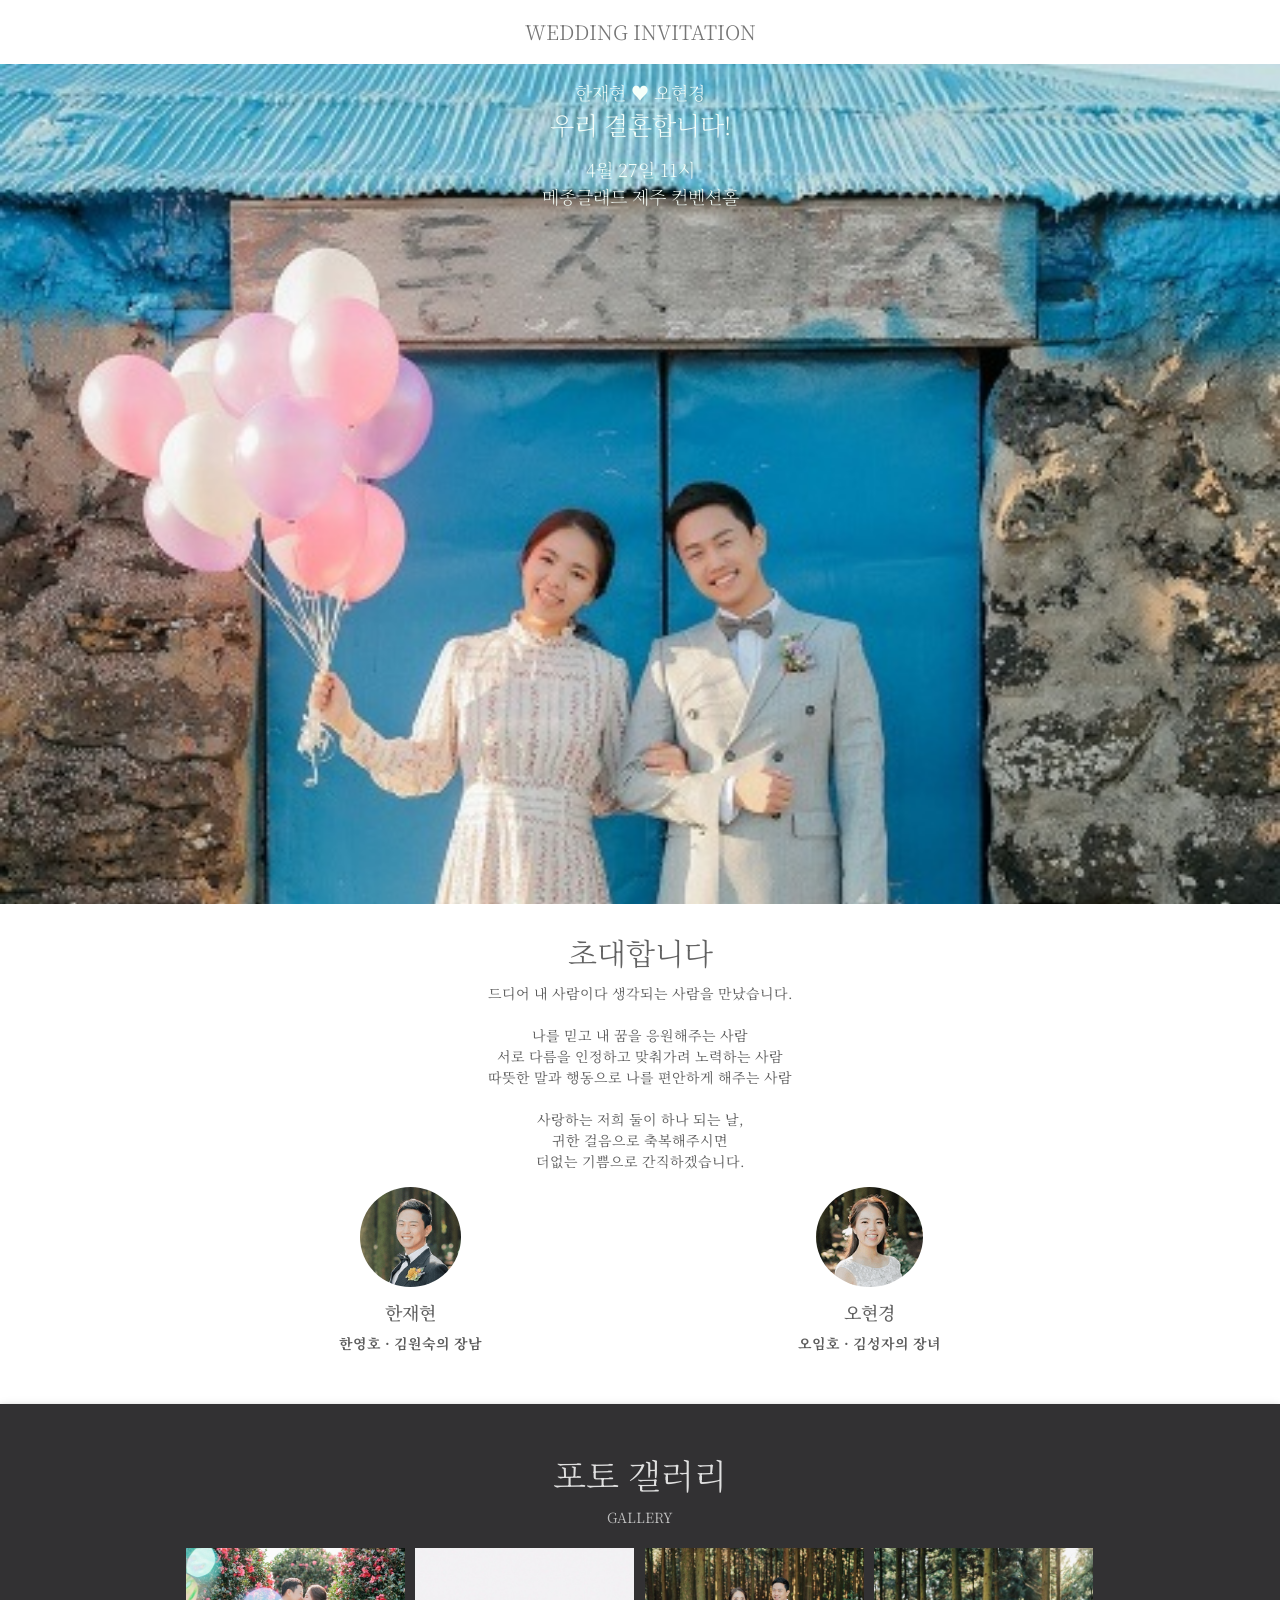
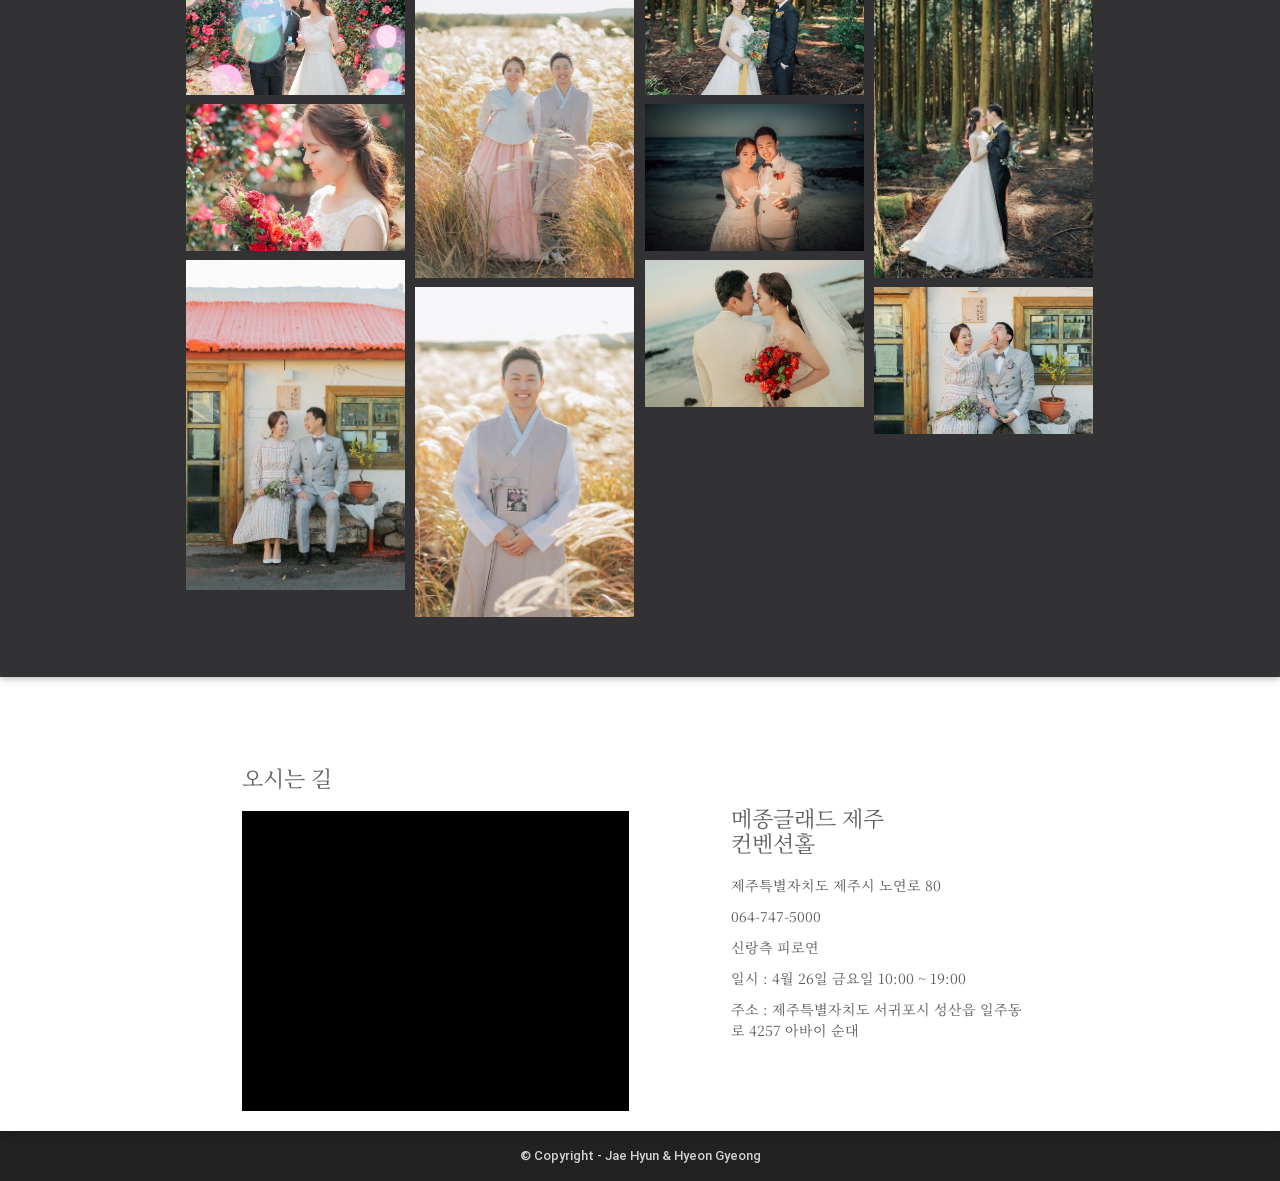
==== commit 14c19996: "안쓰는 스크립트 제거" ====
--- a/index.html
+++ b/index.html
@@ -286,13 +286,7 @@
 
   <!-- Jquery Lib -->
   <script src="js/jquery-2.2.1.min.js"></script>
-
-  <!-- Jquery Easing -->
-  <script src="js/jquery.easing.1.3.js"></script>
-
-  <!-- Jquery Appear -->
-  <script src="js/jquery.appear.js"></script>
-
+  
   <!-- Materialize Lib -->
   <script src="js/materialize.js"></script>
   
--- a/css/custom.css
+++ b/css/custom.css
@@ -682,7 +682,6 @@
   color: mintcream;
 }
 .swiper-container .swiper-slide .text p, .swiper-container .swiper-slide .text {
-  font-size: 'Roboto';
   font-size: 14px;
   line-height: 1.3;
   width: 100%;
@@ -1861,6 +1860,7 @@
   font-size: 25px
 }
 #custom_style .custom_txt .subtitle{
+  width:205px;
   line-height: 1.5
 }
 
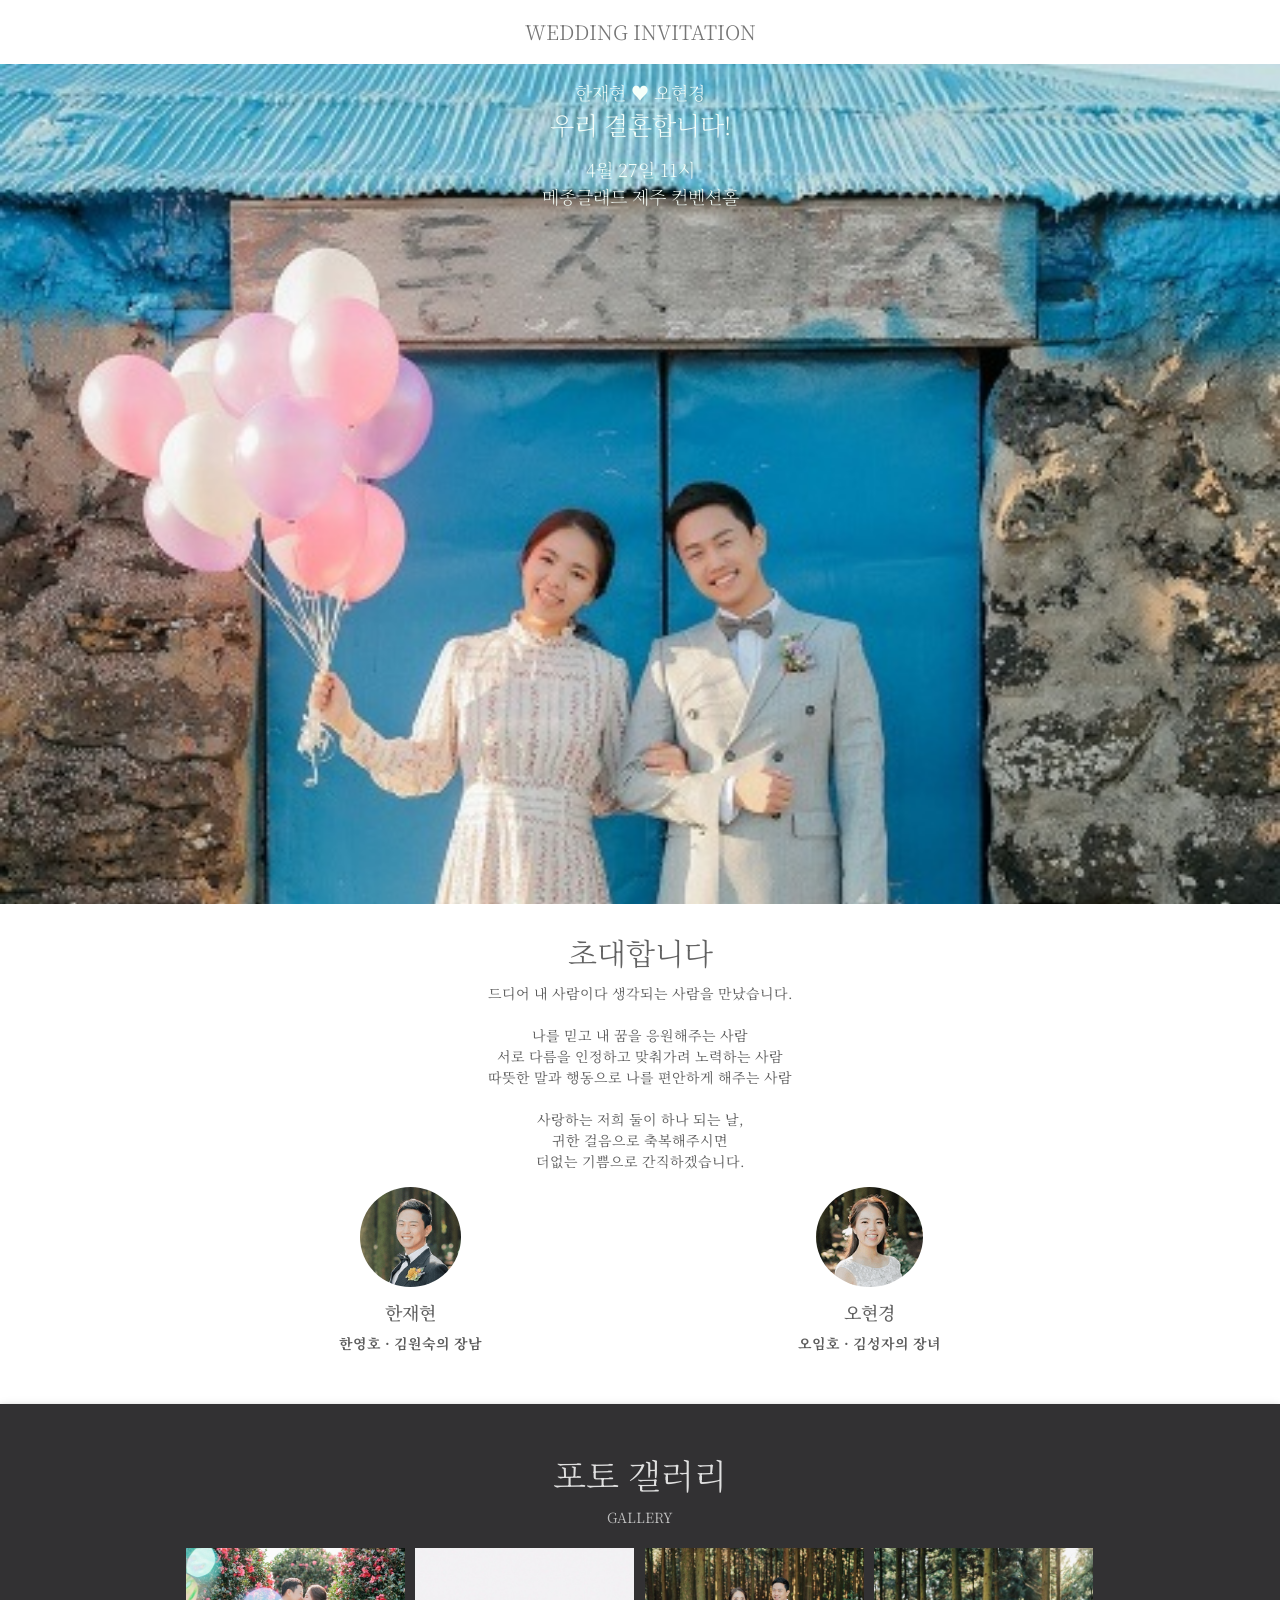
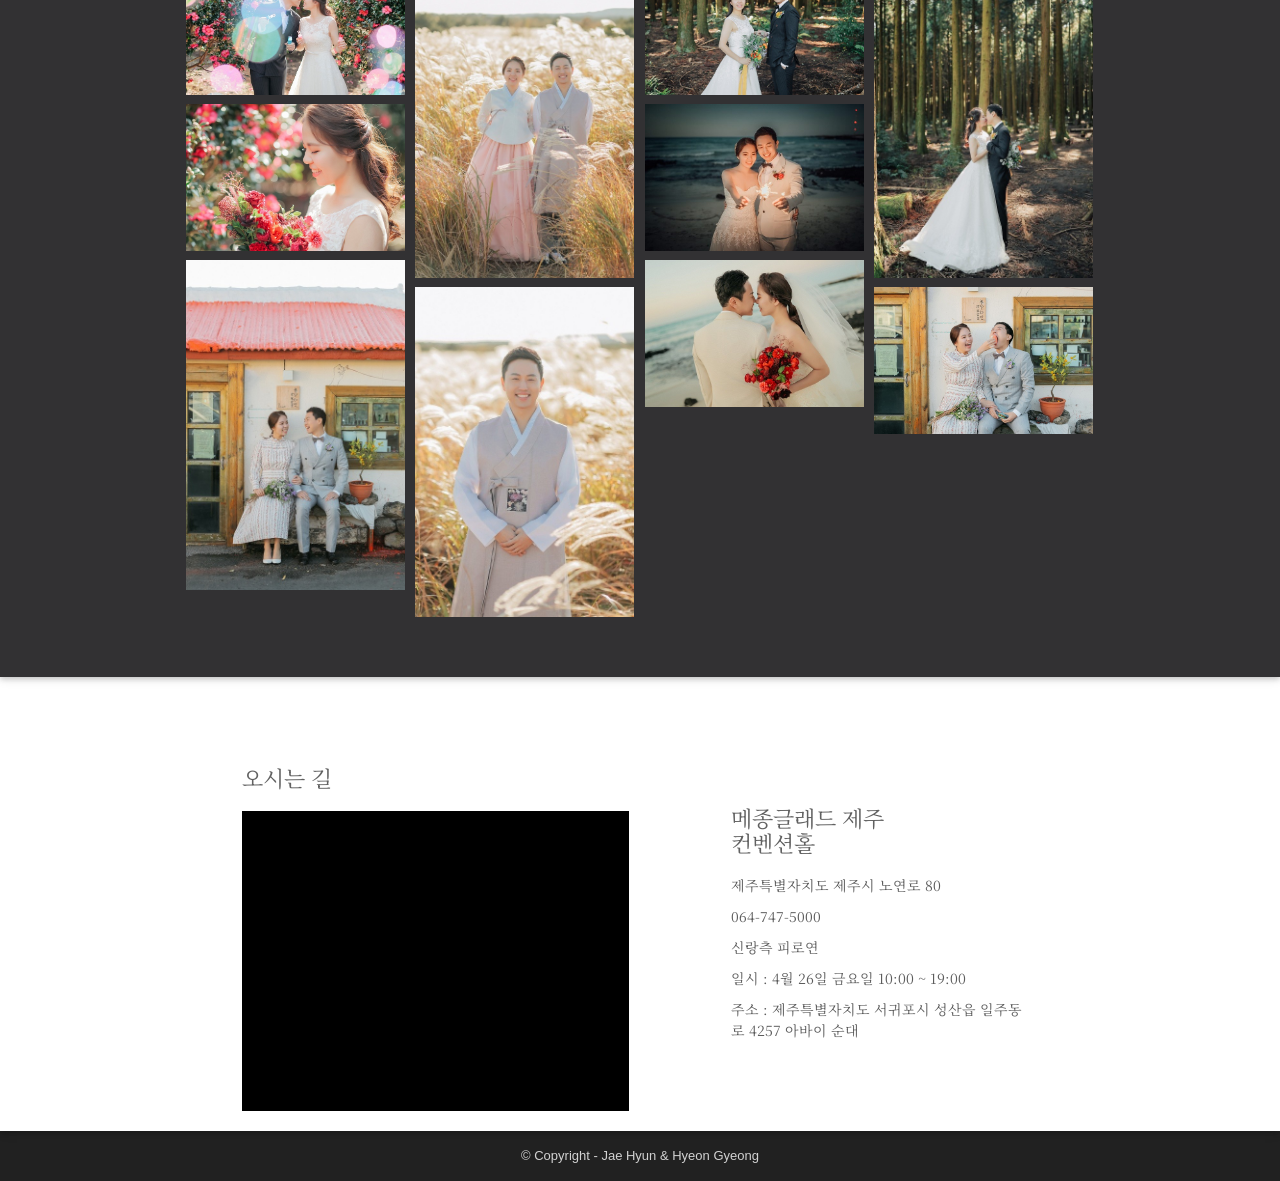
==== commit abab1876: "setDraggable 함수 추가" ====
--- a/index.html
+++ b/index.html
@@ -286,7 +286,7 @@
 
   <!-- Jquery Lib -->
   <script src="js/jquery-2.2.1.min.js"></script>
-  
+
   <!-- Materialize Lib -->
   <script src="js/materialize.js"></script>
   
@@ -330,6 +330,8 @@
     var marker = new daum.maps.Marker({
         position: markerPosition
     });
+    // 지도의 드레그 이동을 막습니다.
+    map.setDraggable(false);  
 
 // 마커가 지도 위에 표시되도록 설정합니다
 marker.setMap(map);
--- a/css/custom.css
+++ b/css/custom.css
@@ -28,11 +28,11 @@
  ***********************************************************************************/
 body {
   background-color: #f1f2f2;
-  font-family: 'Roboto', sans-serif;
+  
 }
 
 h1, h2, h3, h4, h5, h6 {
-  font-family: 'Roboto', sans-serif;
+  
   font-weight: 300;
   text-transform: uppercase;
   color: #2f343b;
@@ -67,7 +67,7 @@
 }
 
 p {
-  font-family: 'Roboto', sans-serif;
+  
   font-weight: 300;
 }
 
@@ -961,7 +961,7 @@
 #facts h5 {
   color: #fff;
   font-size: 50px;
-  font-family: "Roboto";
+  
   font-weight: 100;
 }
 #facts p {
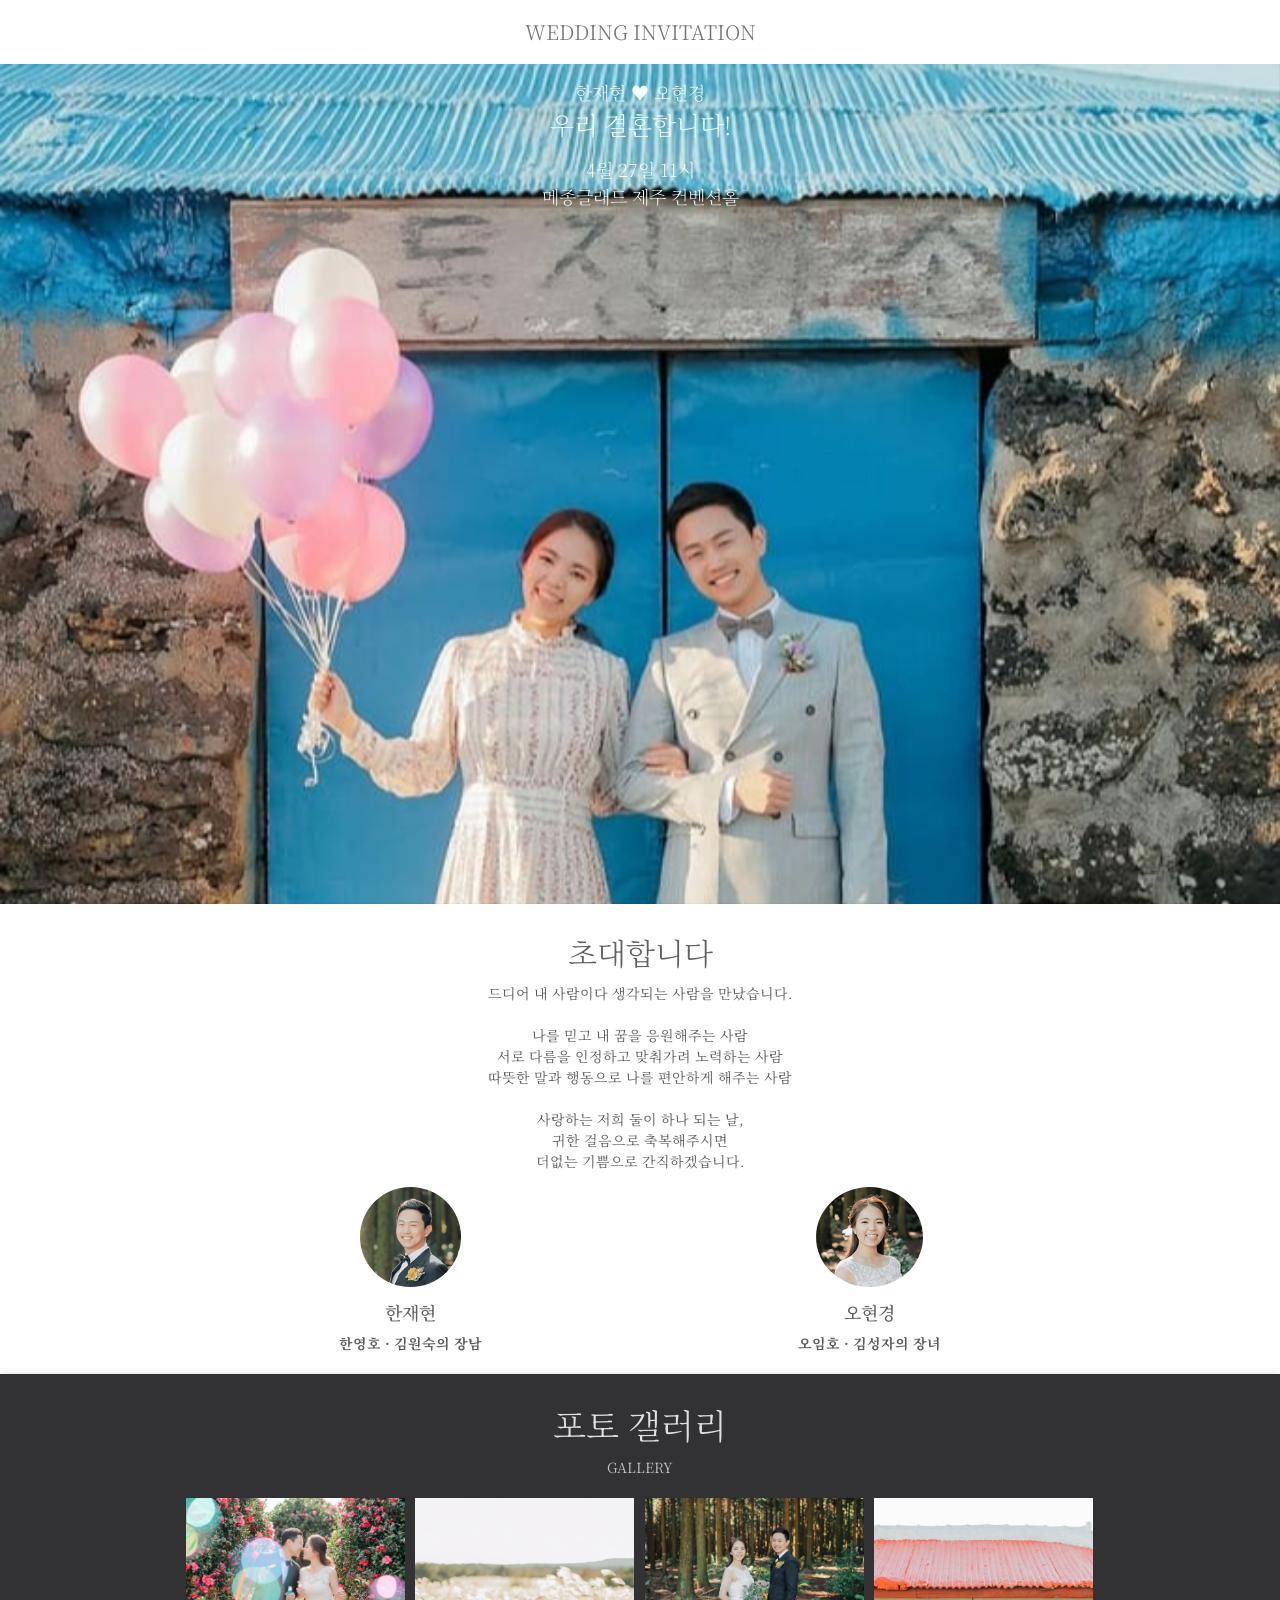
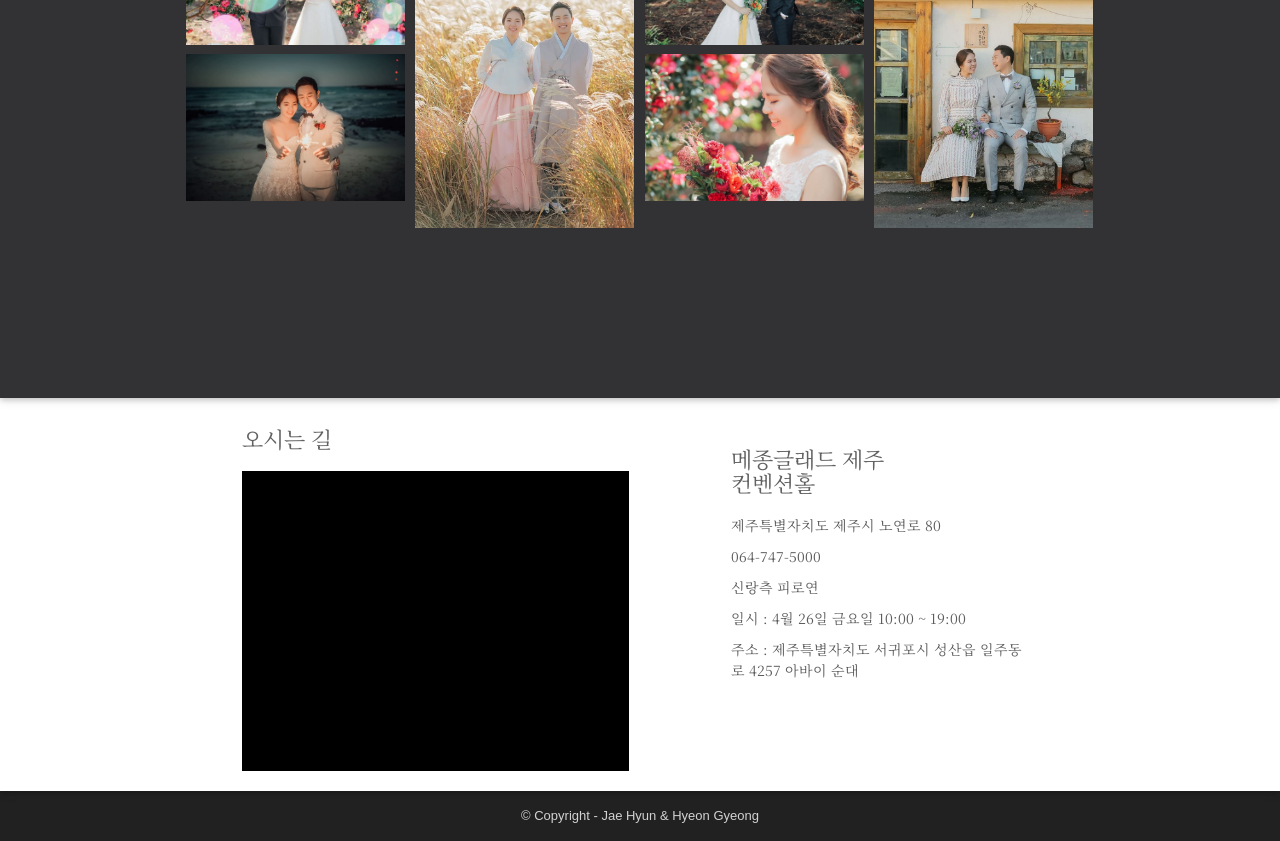
==== commit e83d6a32: "이미지 삭제 및 최적화" ====
--- a/index.html
+++ b/index.html
@@ -187,9 +187,9 @@
         </div>
         <div class="col s12 m3 left wow zoomIn logo-design ui-design">
           <div class="item">
-            <img src="img/wedding/forest4.jpg" class="responsive-img lazy"/>
-            <div class="caption center">
-              <a class="tooltipped zoon-in fancybox" data-position="bottom" data-delay="50" data-tooltip="Zoom in" data-fancybox-group="gallery" href="img/wedding/forest4.jpg"></a>
+            <img src="img/wedding/town5.jpg" class="responsive-img lazy"/>
+            <div class="caption center">
+              <a class="tooltipped zoon-in fancybox" data-position="bottom" data-delay="50" data-tooltip="Zoom in" data-fancybox-group="gallery" href="img/wedding/town5.jpg"></a>
             </div>
           </div>
         </div>
@@ -209,27 +209,11 @@
             </div>
           </div>
         </div>
-        <div class="col s12 m3 left wow zoomIn logo-design ui-design">
-          <div class="item">
-            <img src="img/wedding/town5.jpg" class="responsive-img lazy"/>
-            <div class="caption center">
-              <a class="tooltipped zoon-in fancybox" data-position="bottom" data-delay="50" data-tooltip="Zoom in" data-fancybox-group="gallery" href="img/wedding/town5.jpg"></a>
-            </div>
-          </div>
-        </div>
         <div class="col s12 m3 left wow zoomIn web-desgin ui-design">
           <div class="item">
             <img src="img/wedding/sea_day4.jpg" class="responsive-img lazy"/>
             <div class="caption center">
               <a class="tooltipped zoon-in fancybox" data-position="bottom" data-delay="50" data-tooltip="Zoom in" data-fancybox-group="gallery" href="img/wedding/sea_day4.jpg"></a>
-            </div>
-          </div>
-        </div>
-        <div class="col s12 m3 left wow zoomIn web-desgin ui-design">
-          <div class="item">
-            <img src="img/wedding/reed1.jpg" class="responsive-img lazy"/>
-            <div class="caption center">
-              <a class="tooltipped zoon-in fancybox" data-position="bottom" data-delay="50" data-tooltip="Zoom in" data-fancybox-group="gallery" href="img/wedding/reed1.jpg"></a>
             </div>
           </div>
         </div>
--- a/css/custom.css
+++ b/css/custom.css
@@ -877,8 +877,8 @@
 #last_portfolio {
   background-color: #323133;
   z-index: 9;
-  padding: 35px 0;
   min-height: 610px;
+  margin-top:-30px;
 }
 #last_portfolio .btn {
   margin: 10px 10px;
@@ -1034,15 +1034,14 @@
 
 #contact {
   background: #fff;
-  padding-top: 50px;
-  padding-bottom: 0px;
   z-index: 5;
   color: #616161;
+  padding:0;
 }
 #contact .contact-block {
   background: #fff;
   border-radius: 2px 2px 0 0;
-  padding: 35px 50px 20px;
+  padding: 25px 50px 20px;
 }
 #contact h5 {
   color: #616161;
@@ -1071,7 +1070,7 @@
   margin-left: 8px;
 }
 #contact .contact-info {
-  margin-top: 40px;
+  margin-top: 20px;
 }
 #contact .contact-info p {
   margin-bottom: 10px;
@@ -2114,7 +2113,7 @@
   }
 
   #team .wow {
-    margin-bottom: 20px;
+    margin-bottom: 10px;
   }
 
   .portfolio .items-list .item .caption h4 {
@@ -2228,7 +2227,7 @@
     font-size:20px;
   }
   #contact .contact-block{
-    padding: 35px 20px 20px;
+    padding: 25px 20px 20px;
   }
 
 }
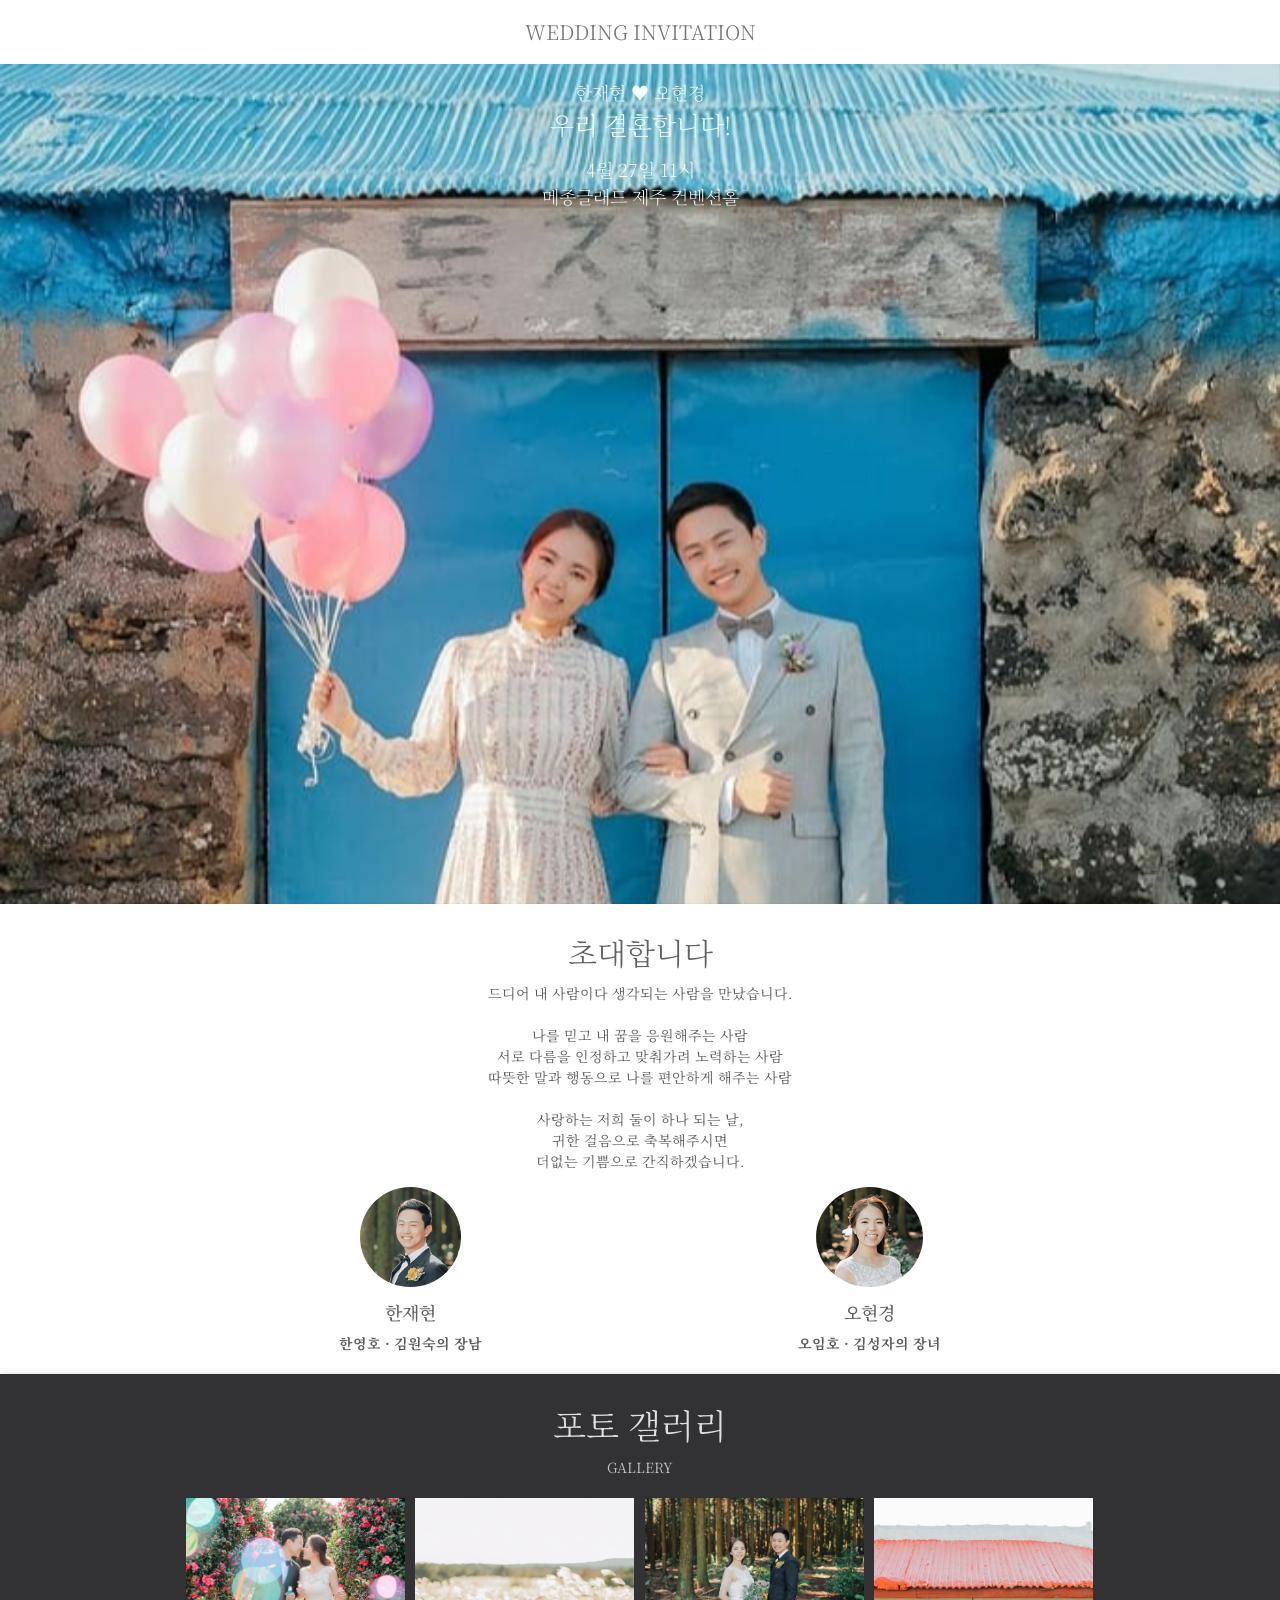
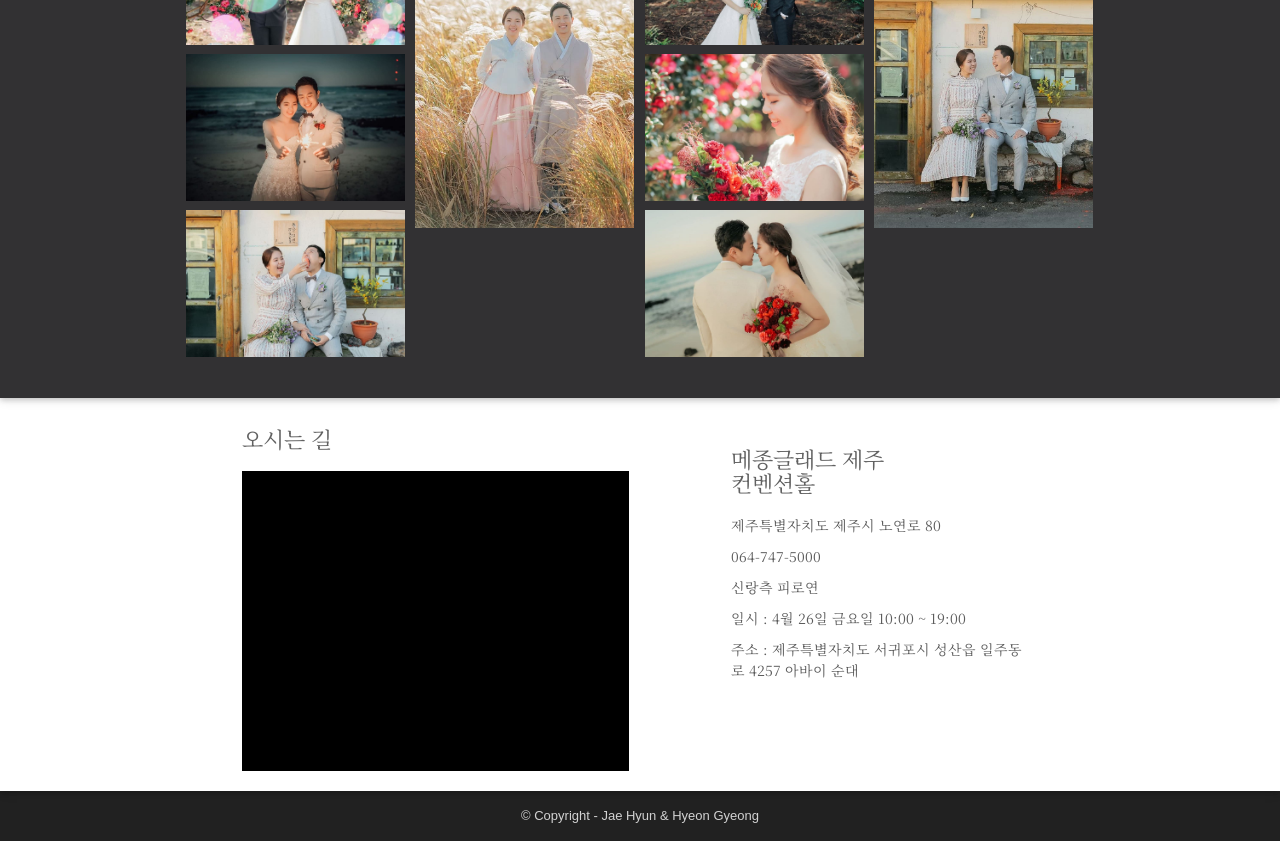
==== commit 362bd057: "이미지 툴팁제거" ====
--- a/index.html
+++ b/index.html
@@ -165,7 +165,7 @@
           <div class="item">
             <img src="img/wedding/flower5.jpg" class="responsive-img lazy"/>
             <div class="caption center">
-              <a class="tooltipped zoon-in fancybox" data-position="bottom" data-delay="50" data-tooltip="Zoom in" data-fancybox-group="gallery" href="img/wedding/flower5.jpg"></a>
+              <a class="zoon-in fancybox" data-position="bottom" data-delay="50" data-tooltip="Zoom in" data-fancybox-group="gallery" href="img/wedding/flower5.jpg"></a>
             </div>
           </div>
         </div>
@@ -173,7 +173,7 @@
           <div class="item">
             <img src="img/wedding/reed2.jpg" class="responsive-img lazy"/>
             <div class="caption center">
-              <a class="tooltipped zoon-in fancybox" data-position="bottom" data-delay="50" data-tooltip="Zoom in" data-fancybox-group="gallery" href="img/wedding/reed2.jpg"></a>
+              <a class="zoon-in fancybox" data-position="bottom" data-delay="50" data-tooltip="Zoom in" data-fancybox-group="gallery" href="img/wedding/reed2.jpg"></a>
             </div>
           </div>
         </div>
@@ -181,7 +181,7 @@
           <div class="item">
             <img src="img/wedding/forest6.jpg" class="responsive-img lazy"/>
             <div class="caption center">
-              <a class="tooltipped zoon-in fancybox" data-position="bottom" data-delay="50" data-tooltip="Zoom in" data-fancybox-group="gallery" href="img/wedding/forest6.jpg"></a>
+              <a class="zoon-in fancybox" data-position="bottom" data-delay="50" data-tooltip="Zoom in" data-fancybox-group="gallery" href="img/wedding/forest6.jpg"></a>
             </div>
           </div>
         </div>
@@ -189,7 +189,7 @@
           <div class="item">
             <img src="img/wedding/town5.jpg" class="responsive-img lazy"/>
             <div class="caption center">
-              <a class="tooltipped zoon-in fancybox" data-position="bottom" data-delay="50" data-tooltip="Zoom in" data-fancybox-group="gallery" href="img/wedding/town5.jpg"></a>
+              <a class="zoon-in fancybox" data-position="bottom" data-delay="50" data-tooltip="Zoom in" data-fancybox-group="gallery" href="img/wedding/town5.jpg"></a>
             </div>
           </div>
         </div>
@@ -197,7 +197,7 @@
           <div class="item">
             <img src="img/wedding/flower2.jpg" class="responsive-img lazy"/>
             <div class="caption center">
-              <a class="tooltipped zoon-in fancybox" data-position="bottom" data-delay="50" data-tooltip="Zoom in" data-fancybox-group="gallery" href="img/wedding/flower2.jpg"></a>
+              <a class="zoon-in fancybox" data-position="bottom" data-delay="50" data-tooltip="Zoom in" data-fancybox-group="gallery" href="img/wedding/flower2.jpg"></a>
             </div>
           </div>
         </div>
@@ -205,7 +205,7 @@
           <div class="item">
             <img src="img/wedding/night_sea2.jpg" class="responsive-img lazy"/>
             <div class="caption center">
-              <a class="tooltipped zoon-in fancybox" data-position="bottom" data-delay="50" data-tooltip="Zoom in" data-fancybox-group="gallery" href="img/wedding/night_sea2.jpg"></a>
+              <a class="zoon-in fancybox" data-position="bottom" data-delay="50" data-tooltip="Zoom in" data-fancybox-group="gallery" href="img/wedding/night_sea2.jpg"></a>
             </div>
           </div>
         </div>
@@ -213,7 +213,7 @@
           <div class="item">
             <img src="img/wedding/sea_day4.jpg" class="responsive-img lazy"/>
             <div class="caption center">
-              <a class="tooltipped zoon-in fancybox" data-position="bottom" data-delay="50" data-tooltip="Zoom in" data-fancybox-group="gallery" href="img/wedding/sea_day4.jpg"></a>
+              <a class="zoon-in fancybox" data-position="bottom" data-delay="50" data-tooltip="Zoom in" data-fancybox-group="gallery" href="img/wedding/sea_day4.jpg"></a>
             </div>
           </div>
         </div>
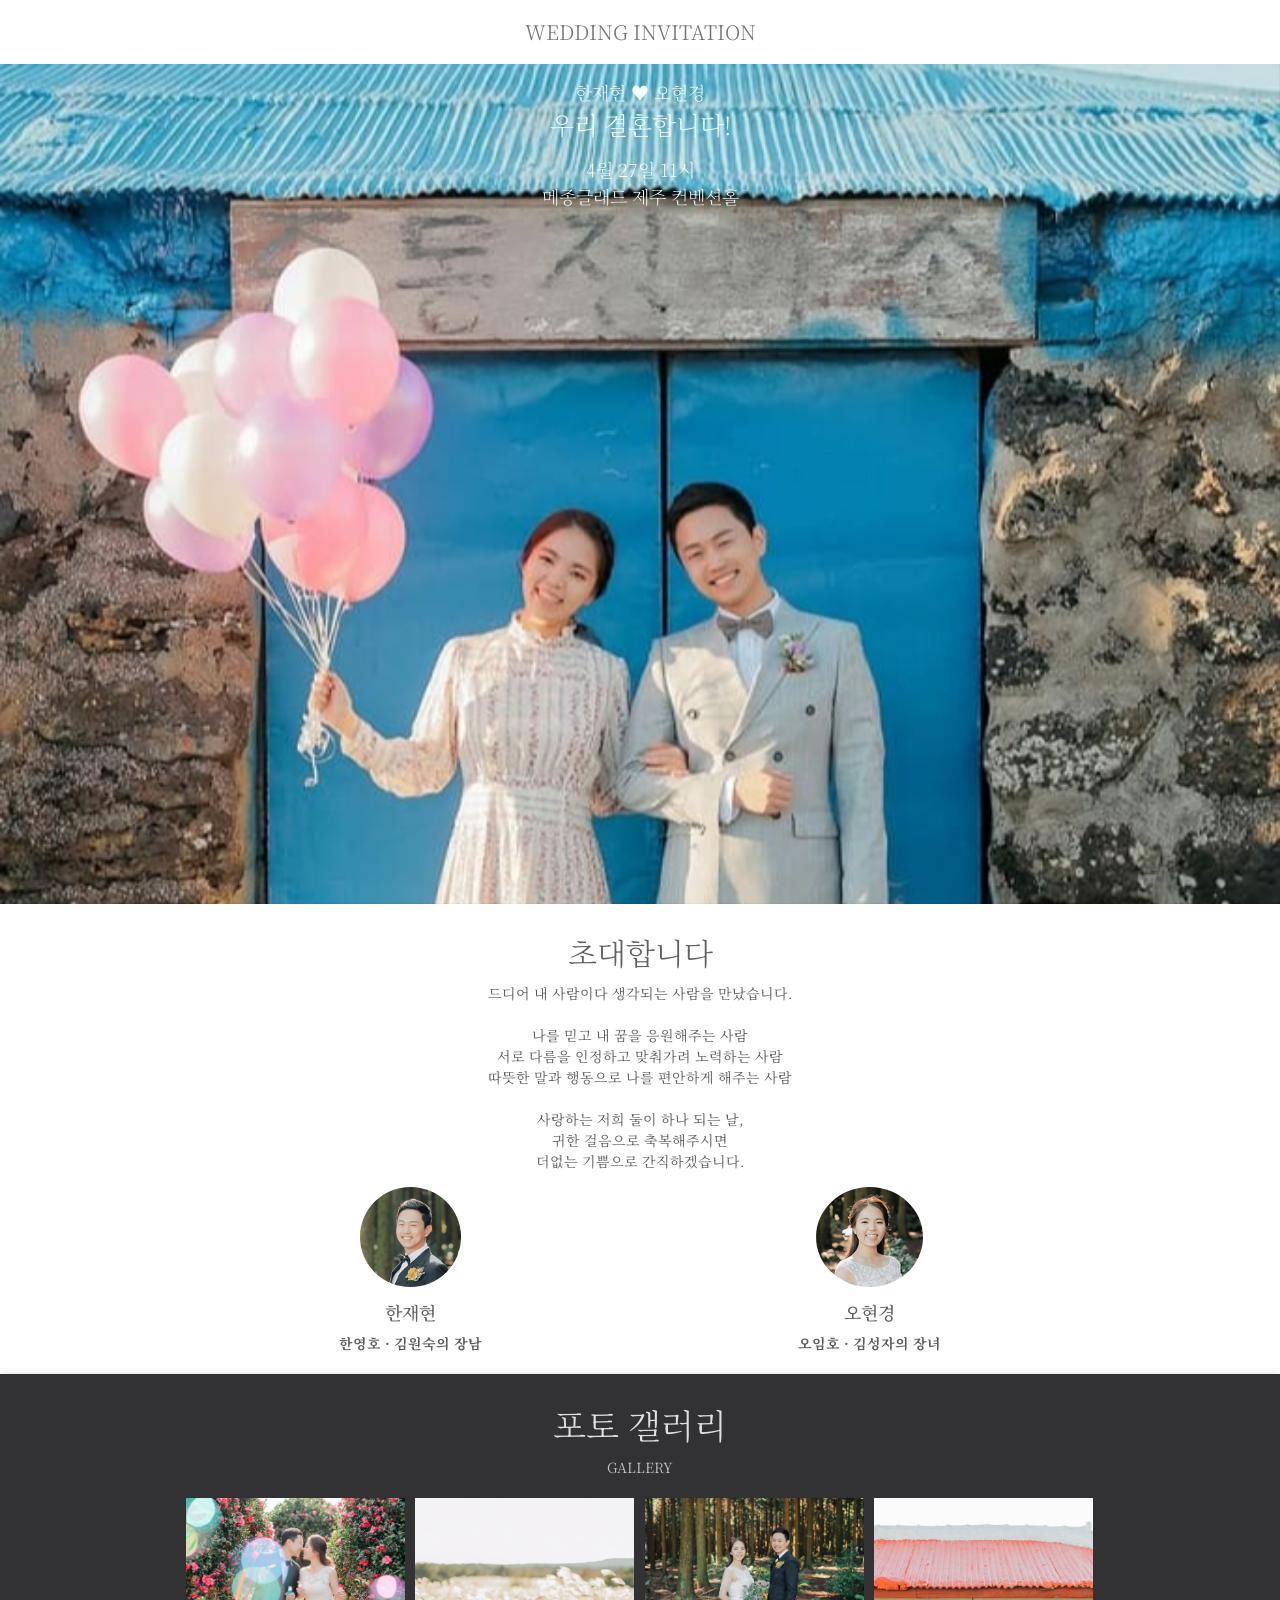
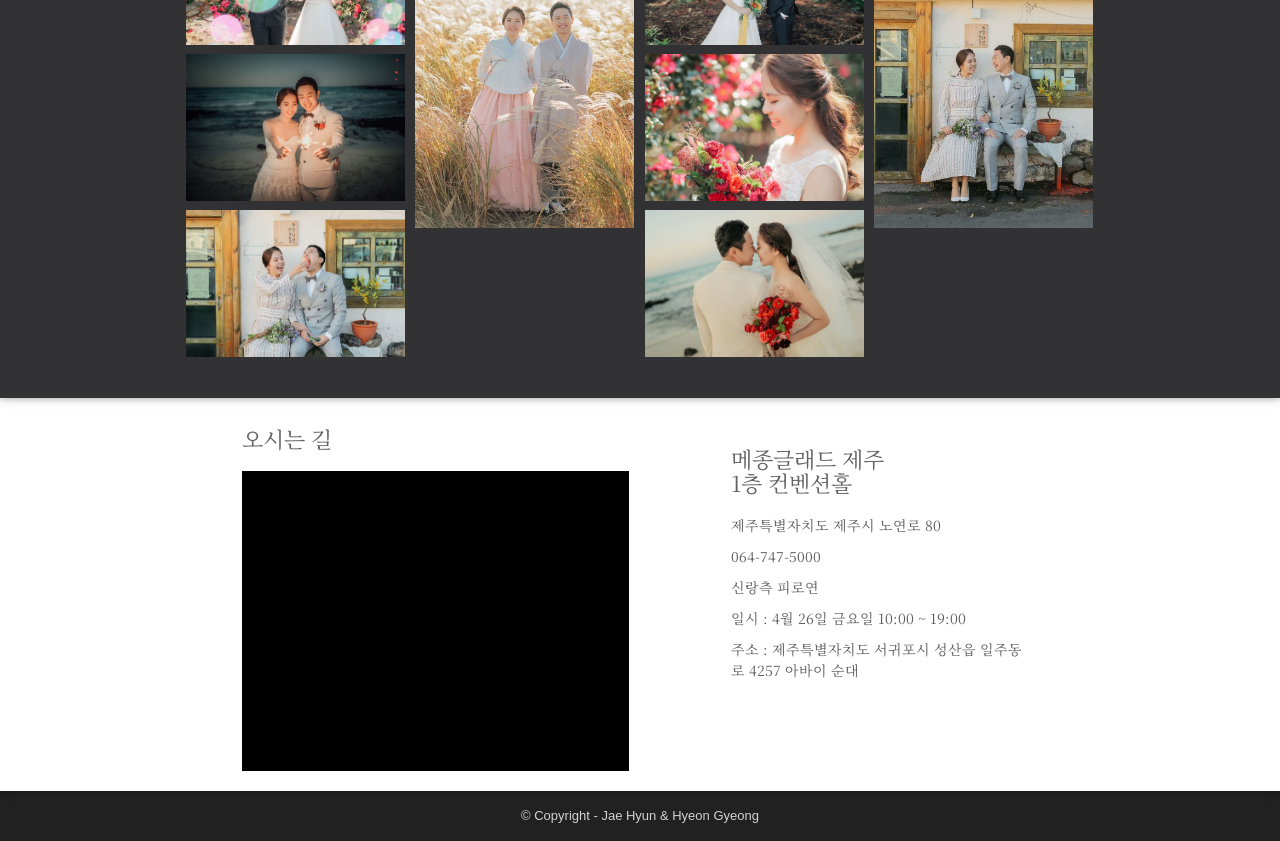
==== commit 6d487bc1: "1층 텍스트 추가" ====
--- a/index.html
+++ b/index.html
@@ -165,7 +165,7 @@
           <div class="item">
             <img src="img/wedding/flower5.jpg" class="responsive-img lazy"/>
             <div class="caption center">
-              <a class="zoon-in fancybox" data-position="bottom" data-delay="50" data-tooltip="Zoom in" data-fancybox-group="gallery" href="img/wedding/flower5.jpg"></a>
+              <a class="fancybox" data-position="bottom" data-delay="50" data-tooltip="Zoom in" data-fancybox-group="gallery" href="img/wedding/flower5.jpg"></a>
             </div>
           </div>
         </div>
@@ -173,7 +173,7 @@
           <div class="item">
             <img src="img/wedding/reed2.jpg" class="responsive-img lazy"/>
             <div class="caption center">
-              <a class="zoon-in fancybox" data-position="bottom" data-delay="50" data-tooltip="Zoom in" data-fancybox-group="gallery" href="img/wedding/reed2.jpg"></a>
+              <a class="fancybox" data-position="bottom" data-delay="50" data-tooltip="Zoom in" data-fancybox-group="gallery" href="img/wedding/reed2.jpg"></a>
             </div>
           </div>
         </div>
@@ -181,7 +181,7 @@
           <div class="item">
             <img src="img/wedding/forest6.jpg" class="responsive-img lazy"/>
             <div class="caption center">
-              <a class="zoon-in fancybox" data-position="bottom" data-delay="50" data-tooltip="Zoom in" data-fancybox-group="gallery" href="img/wedding/forest6.jpg"></a>
+              <a class="fancybox" data-position="bottom" data-delay="50" data-tooltip="Zoom in" data-fancybox-group="gallery" href="img/wedding/forest6.jpg"></a>
             </div>
           </div>
         </div>
@@ -189,7 +189,7 @@
           <div class="item">
             <img src="img/wedding/town5.jpg" class="responsive-img lazy"/>
             <div class="caption center">
-              <a class="zoon-in fancybox" data-position="bottom" data-delay="50" data-tooltip="Zoom in" data-fancybox-group="gallery" href="img/wedding/town5.jpg"></a>
+              <a class="fancybox" data-position="bottom" data-delay="50" data-tooltip="Zoom in" data-fancybox-group="gallery" href="img/wedding/town5.jpg"></a>
             </div>
           </div>
         </div>
@@ -197,7 +197,7 @@
           <div class="item">
             <img src="img/wedding/flower2.jpg" class="responsive-img lazy"/>
             <div class="caption center">
-              <a class="zoon-in fancybox" data-position="bottom" data-delay="50" data-tooltip="Zoom in" data-fancybox-group="gallery" href="img/wedding/flower2.jpg"></a>
+              <a class="fancybox" data-position="bottom" data-delay="50" data-tooltip="Zoom in" data-fancybox-group="gallery" href="img/wedding/flower2.jpg"></a>
             </div>
           </div>
         </div>
@@ -205,7 +205,7 @@
           <div class="item">
             <img src="img/wedding/night_sea2.jpg" class="responsive-img lazy"/>
             <div class="caption center">
-              <a class="zoon-in fancybox" data-position="bottom" data-delay="50" data-tooltip="Zoom in" data-fancybox-group="gallery" href="img/wedding/night_sea2.jpg"></a>
+              <a class="fancybox" data-position="bottom" data-delay="50" data-tooltip="Zoom in" data-fancybox-group="gallery" href="img/wedding/night_sea2.jpg"></a>
             </div>
           </div>
         </div>
@@ -213,7 +213,7 @@
           <div class="item">
             <img src="img/wedding/sea_day4.jpg" class="responsive-img lazy"/>
             <div class="caption center">
-              <a class="zoon-in fancybox" data-position="bottom" data-delay="50" data-tooltip="Zoom in" data-fancybox-group="gallery" href="img/wedding/sea_day4.jpg"></a>
+              <a class="fancybox" data-position="bottom" data-delay="50" data-tooltip="Zoom in" data-fancybox-group="gallery" href="img/wedding/sea_day4.jpg"></a>
             </div>
           </div>
         </div>
@@ -221,7 +221,7 @@
           <div class="item">
             <img src="img/wedding/town2.jpg" class="responsive-img lazy"/>
             <div class="caption center">
-              <a class="tooltipped zoon-in fancybox" data-position="bottom" data-delay="50" data-tooltip="Zoom in" data-fancybox-group="gallery" href="img/wedding/town2.jpg"></a>
+              <a class="fancybox" data-position="bottom" data-delay="50" data-tooltip="Zoom in" data-fancybox-group="gallery" href="img/wedding/town2.jpg"></a>
             </div>
           </div>
         </div>
@@ -244,7 +244,7 @@
           </div>
           <div class="col s12 m5 offset-m1">
             <div class="col m12 contact-info">
-              <h5>메종글래드 제주<br>컨벤션홀</h5>
+              <h5>메종글래드 제주<br>1층 컨벤션홀</h5>
               <p>제주특별자치도 제주시 노연로 80</p>
               <p>064-747-5000</p>
               <p class="txt_strong">신랑측 피로연</p>
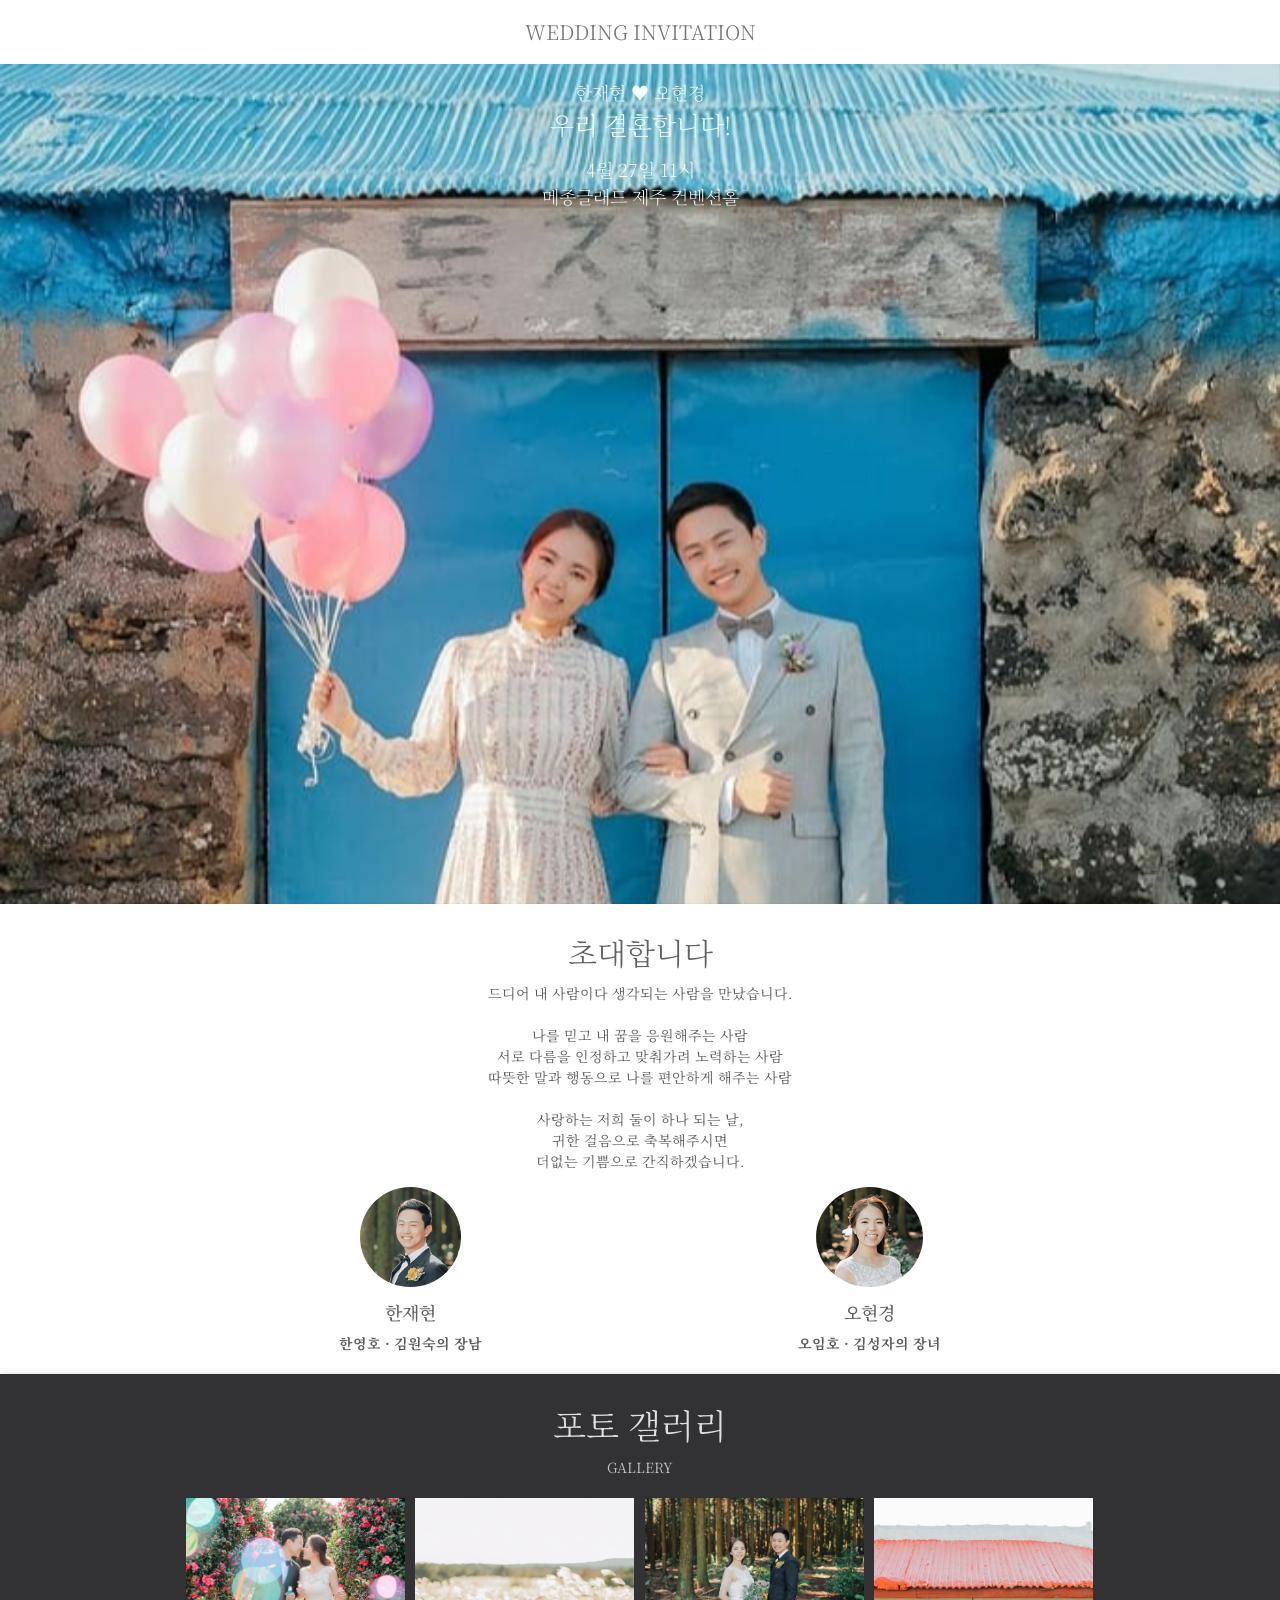
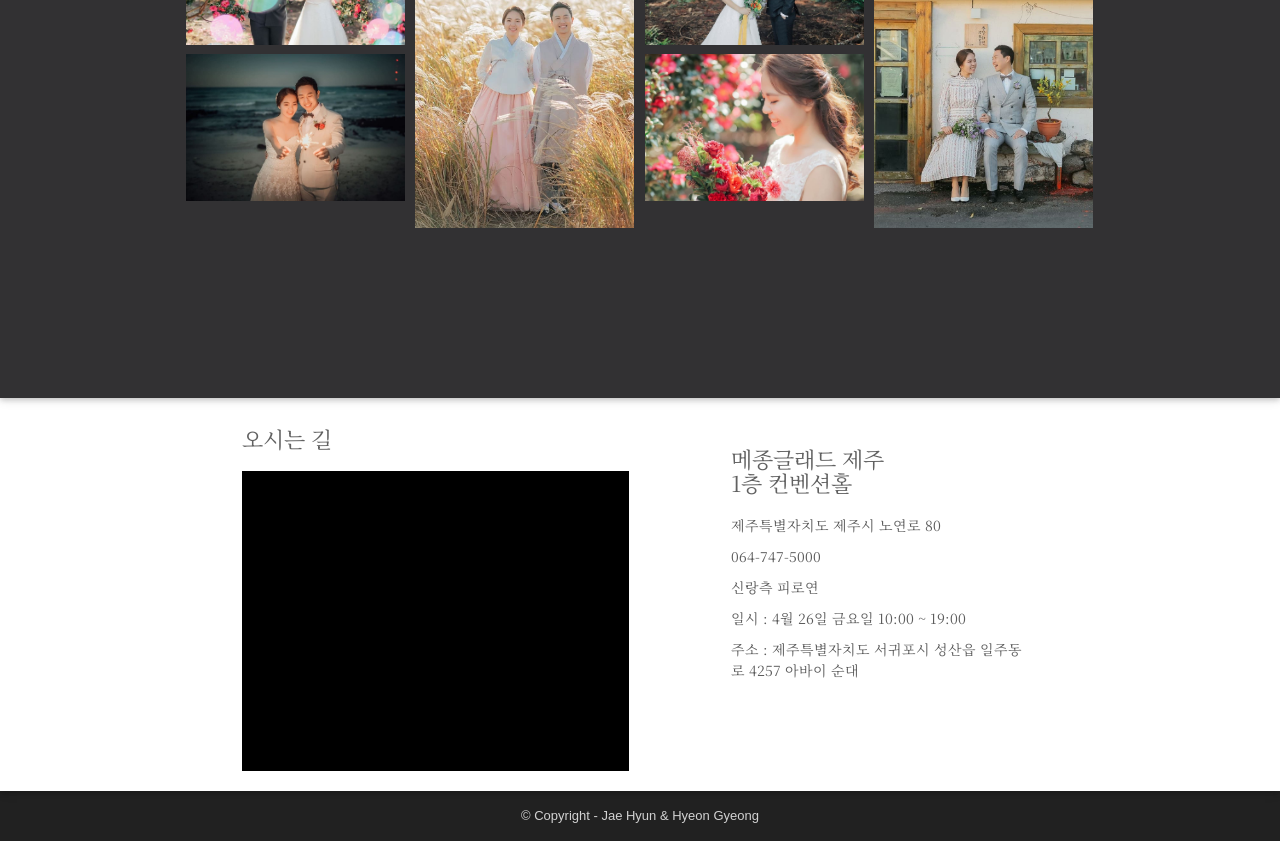
==== commit beeda27e: "카카오맵 api 주소변경" ====
--- a/index.html
+++ b/index.html
@@ -66,7 +66,7 @@
   <!-- font -->
   <link href="https://fonts.googleapis.com/css?family=Noto+Serif+KR" rel="stylesheet">
   <!-- map -->
-  <script type="text/javascript" src="//dapi.kakao.com/v2/maps/sdk.js?appkey=d10602186e5b51e484ba7a0558d65232"></script>
+  <script type="text/javascript" src="//dapi.kakao.com/v2/maps/sdk.js?appkey=1a37c0ee9edb007d20f8bb448a7f2ab3"></script>
 
   <!-- HTML5 Shim and Respond.js IE8 support of HTML5 elements and media queries -->
   <!-- WARNING: Respond.js doesn't work if you view the page via file:// -->
@@ -326,4 +326,4 @@
   <!-- Custom JS -->
   <script src="js/custom.js"></script>
   </body>
-</html>+</html>
